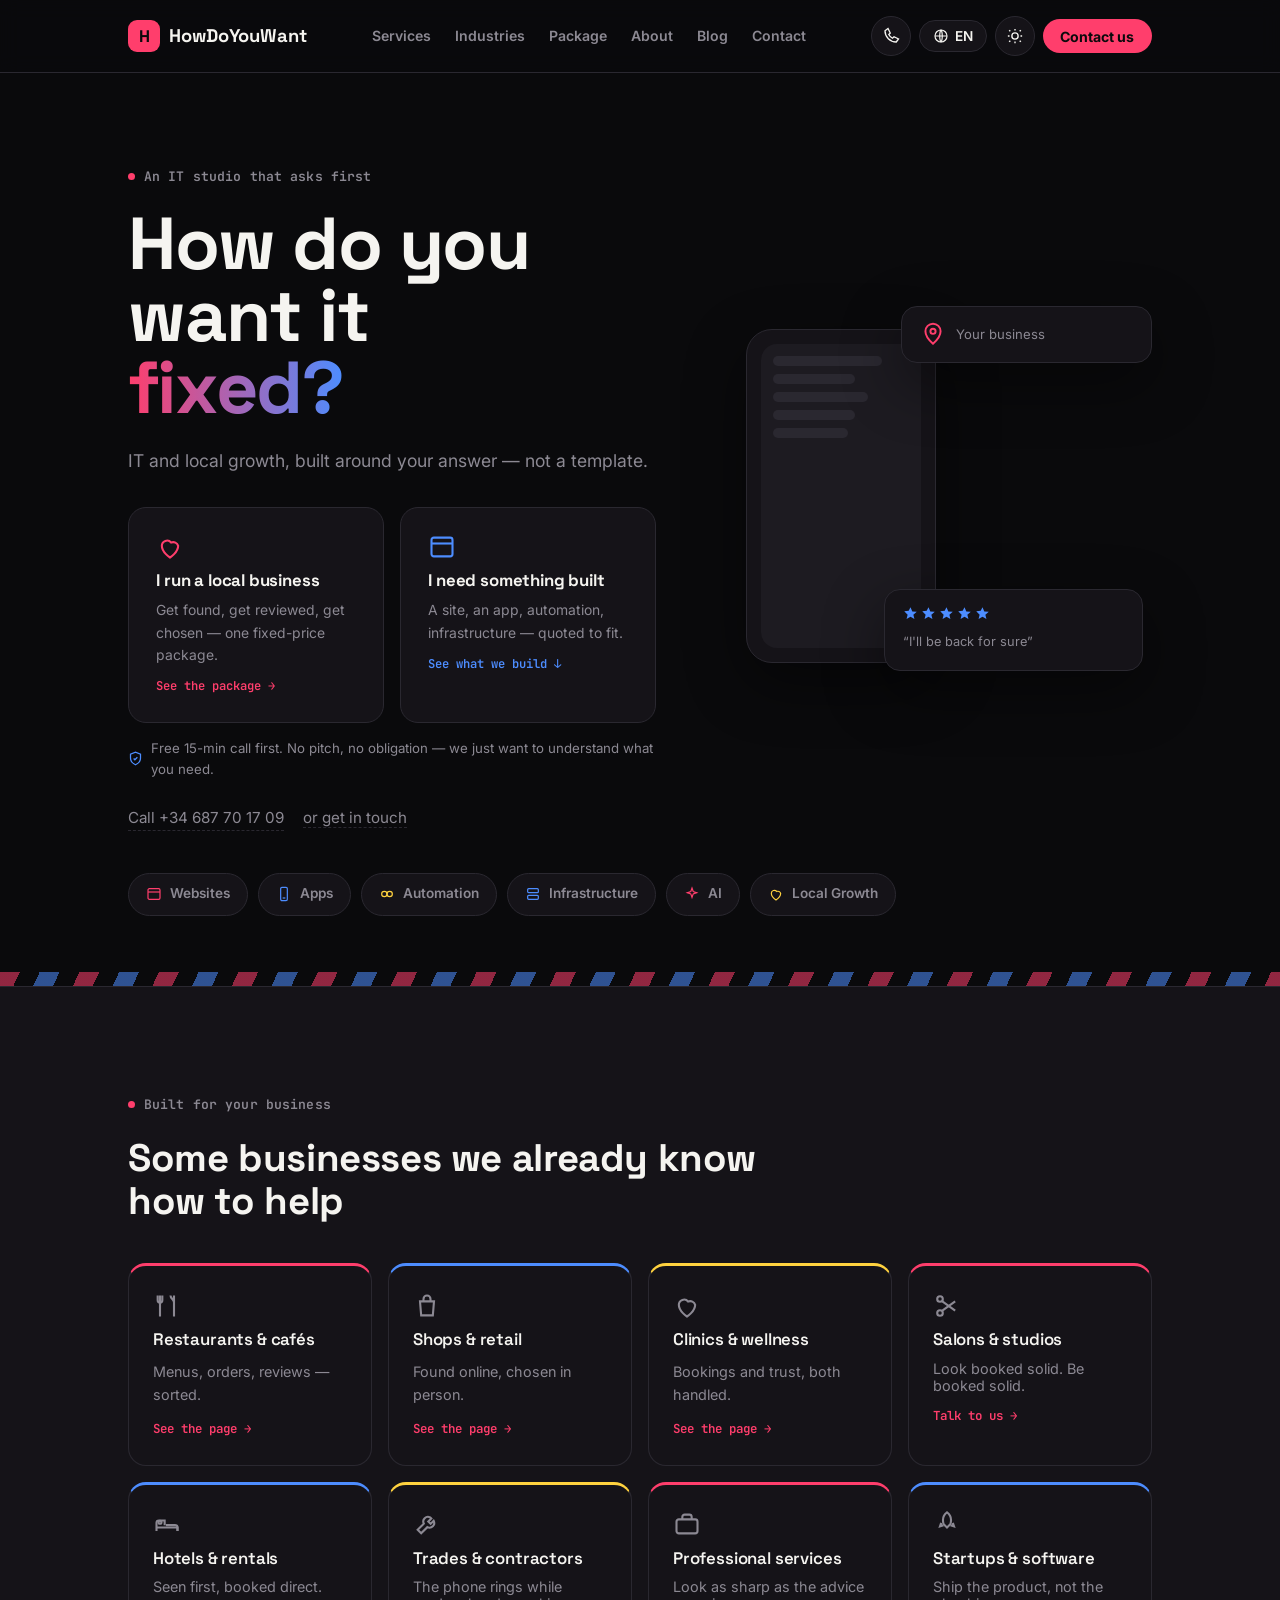
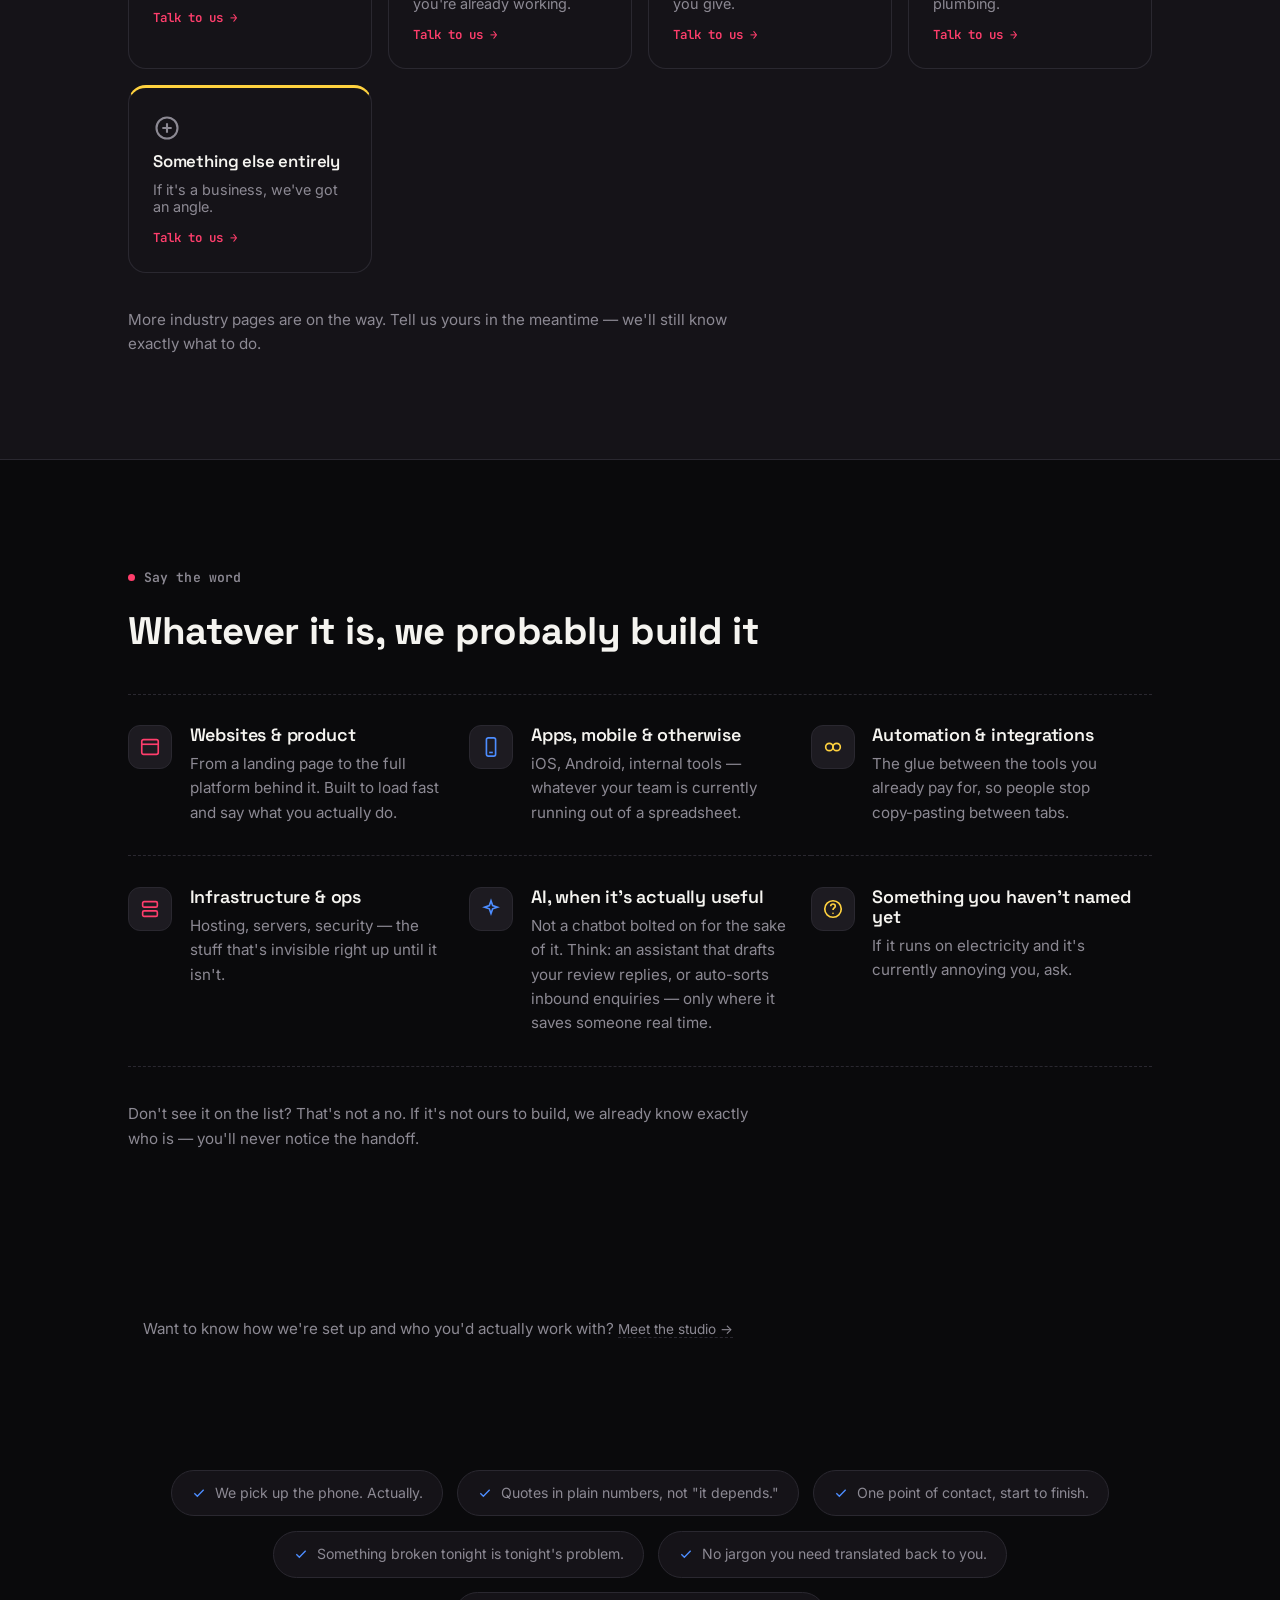
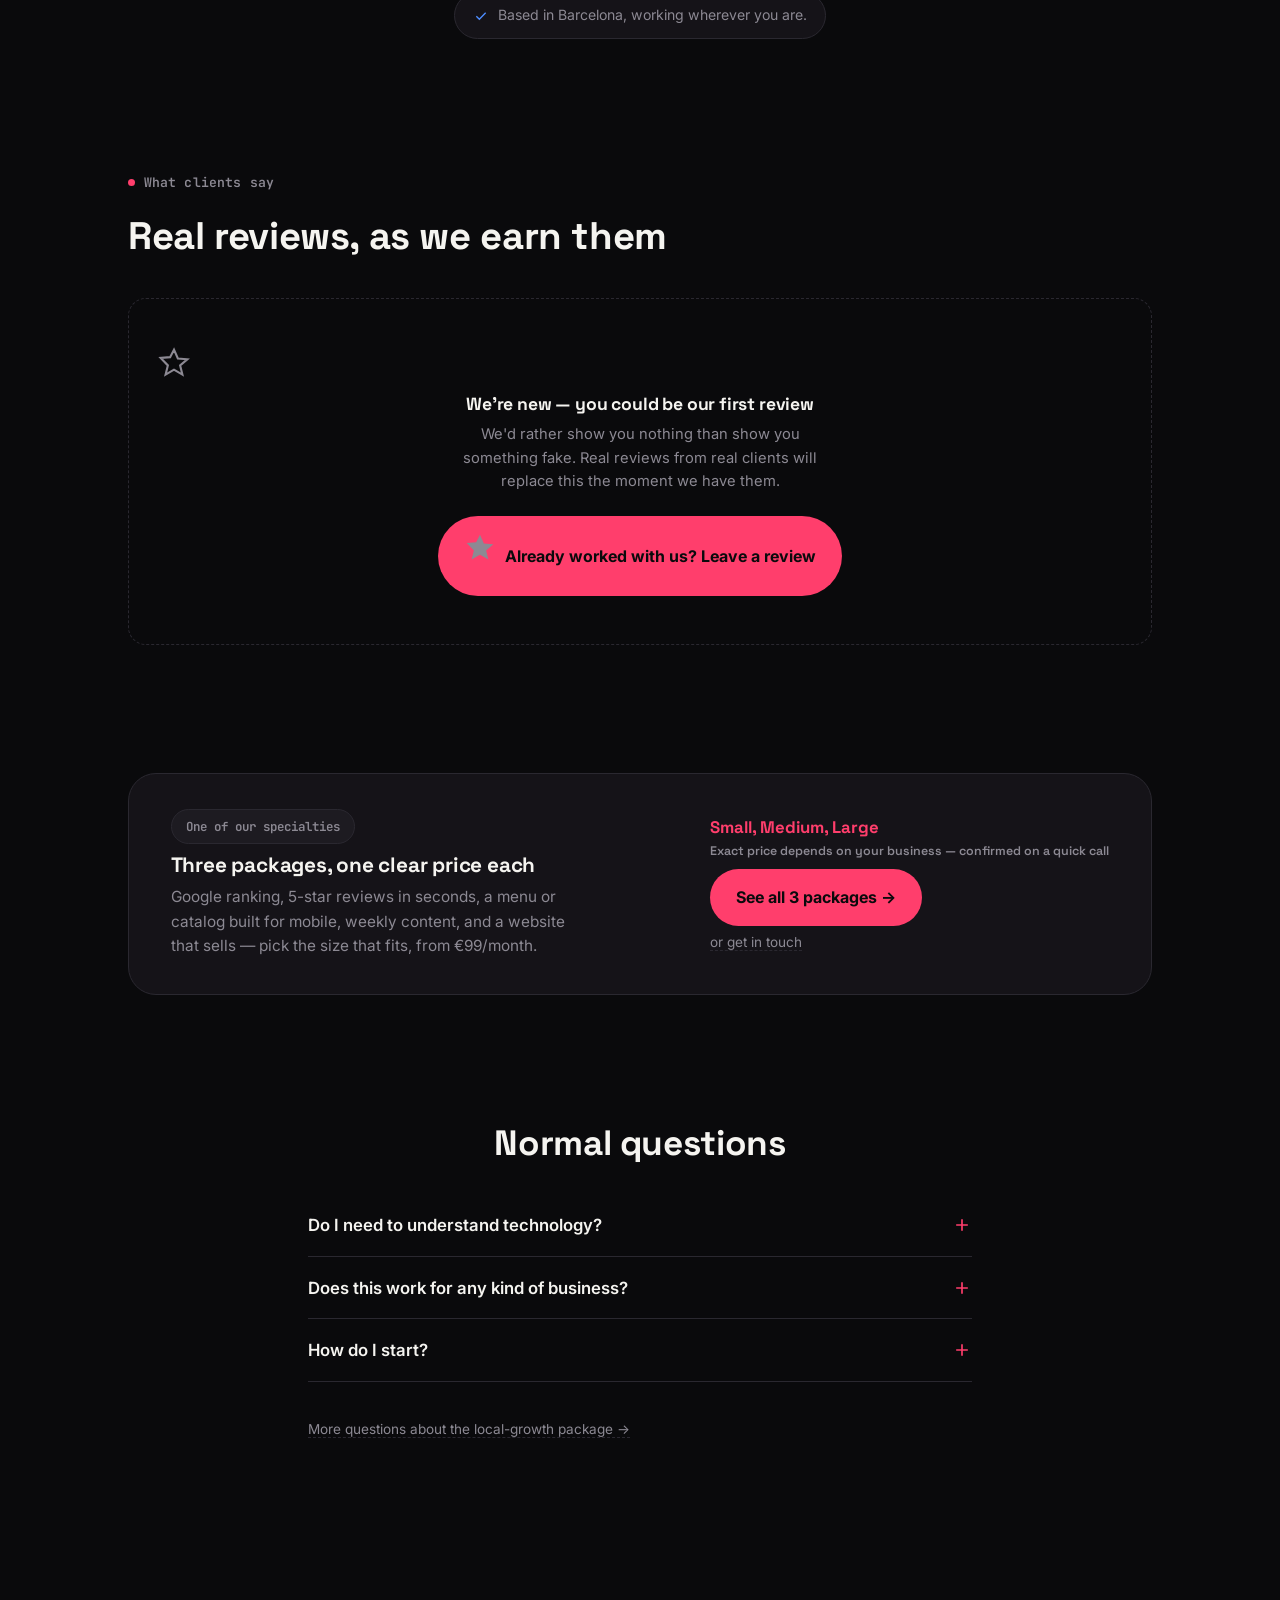
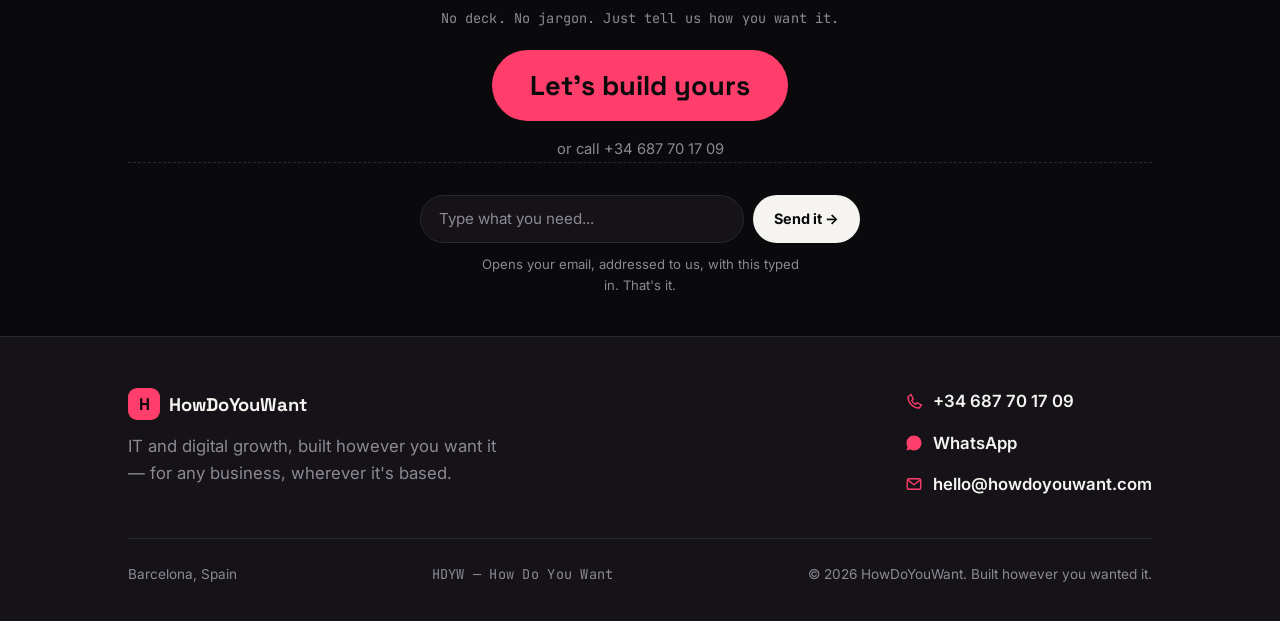
==== index.html @ 83b9c8af "Initial commit" ====
<!doctype html>
<html lang="en" dir="ltr" data-theme="dark" data-lang="en">
<head>
<meta charset="UTF-8">
<meta name="viewport" content="width=device-width, initial-scale=1, viewport-fit=cover">
<title>HowDoYouWant — IT, built however you want it</title>
<meta name="description" content="An IT studio and local-growth partner: websites, apps, automation, and getting found online — shaped around your answer, not a template. Barcelona-based, working wherever you are.">
<meta property="og:title" content="HowDoYouWant">
<meta property="og:description" content="How do you want it? IT and digital growth, built around your answer, not our template.">
<meta property="og:type" content="website">
<meta name="theme-color" content="#0A0A0C">
<link rel="icon" href="data:image/svg+xml,%3Csvg xmlns='http://www.w3.org/2000/svg' viewBox='0 0 64 64'%3E%3Crect width='64' height='64' rx='16' fill='%230A0A0C'/%3E%3Ccircle cx='30' cy='32' r='17' fill='%23FF3E6C'/%3E%3Ctext x='30' y='40' font-family='Arial, sans-serif' font-size='22' font-weight='700' fill='%230A0A0C' text-anchor='middle'%3EH%3C/text%3E%3C/svg%3E">
<link rel="preconnect" href="https://fonts.googleapis.com">
<link rel="preconnect" href="https://fonts.gstatic.com" crossorigin>
<link href="https://fonts.googleapis.com/css2?family=Space+Grotesk:wght@600;700&family=Inter:wght@400;500;600;700&family=JetBrains+Mono:wght@500;600;700&family=Cairo:wght@500;600;700&display=swap" rel="stylesheet">
<link rel="stylesheet" href="assets/style.css">
<link rel="canonical" href="https://howdoyouwant.com/">
<script type="application/ld+json">
{
  "@context": "https://schema.org",
  "@type": "LocalBusiness",
  "name": "HowDoYouWant",
  "url": "https://howdoyouwant.com/",
  "telephone": "+34687701709",
  "email": "hello@howdoyouwant.com",
  "address": {
    "@type": "PostalAddress",
    "addressLocality": "Barcelona",
    "addressCountry": "ES"
  },
  "description": "IT studio and local-growth partner: websites, apps, automation, and getting found online — shaped around your answer, not a template."
}
</script>
</head>
<body data-default-context="general">

<header class="nav">
  <div class="nav-inner">
    <a href="#top" class="brand"><span class="brand-mark">H</span>HowDoYouWant</a>
    <nav class="nav-links">
      <a href="#services" data-i18n="nav_link_services">Services</a>
      <a href="#industries" data-i18n="nav_link_industries">Industries</a>
      <a href="local-growth.html" data-i18n="nav_link_package">Package</a>
      <a href="about.html" data-i18n="nav_link_about">About</a>
      <a href="blog.html" data-i18n="nav_link_blog">Blog</a>
      <button data-contact-trigger data-i18n="nav_link_contact">Contact</button>
    </nav>
    <div class="nav-controls">
      <a class="icon-btn" href="tel:+34687701709" aria-label="Call us">
        <svg viewBox="0 0 24 24" fill="none" stroke="currentColor" stroke-width="1.8"><path d="M4 5c0 8.3 6.7 15 15 15l3-4-6-3-2 2a12 12 0 01-5-5l2-2-3-6-4 3Z"/></svg>
      </a>
      <div class="lang-switch">
        <button class="lang-trigger" id="langTrigger" aria-haspopup="true" aria-expanded="false" aria-label="Change language">
          <svg viewBox="0 0 24 24" fill="none" stroke="currentColor" stroke-width="1.8"><circle cx="12" cy="12" r="9"/><path d="M3 12h18M12 3c2.5 2.7 2.5 15.3 0 18M12 3c-2.5 2.7-2.5 15.3 0 18"/></svg>
          <span id="langCode">EN</span>
        </button>
        <div class="lang-menu" id="langMenu" role="menu">
          <button class="lang-option" role="menuitem" data-lang="en">English <span class="lang-code">EN</span></button>
          <button class="lang-option" role="menuitem" data-lang="es">Español <span class="lang-code">ES</span></button>
          <button class="lang-option" role="menuitem" data-lang="ca">Català <span class="lang-code">CA</span></button>
          <button class="lang-option" role="menuitem" data-lang="sv">Svenska <span class="lang-code">SV</span></button>
          <button class="lang-option" role="menuitem" data-lang="ar">العربية <span class="lang-code">AR</span></button>
        </div>
      </div>
      <button class="icon-btn" id="themeToggle" aria-label="Switch theme">
        <svg id="themeIcon" viewBox="0 0 24 24" fill="none" stroke="currentColor" stroke-width="1.8"><circle cx="12" cy="12" r="4.2"/><path d="M12 2.5v2.2M12 19.3v2.2M4.2 4.2l1.6 1.6M18.2 18.2l1.6 1.6M2.5 12h2.2M19.3 12h2.2M4.2 19.8l1.6-1.6M18.2 5.8l1.6-1.6"/></svg>
      </button>
      <button class="nav-cta" data-i18n="nav_cta" data-contact-trigger>Contact us</button>
    </div>
  </div>
</header>

<main id="top">

  <!-- HERO — glanceable -->
  <section class="hero">
    <div class="wrap hero-grid">
      <div>
        <div class="eyebrow" data-i18n="eyebrow">An IT studio that asks first</div>
        <h1 class="hero-title">
          <span class="line" data-i18n="hero_lead">How do you want it</span>
          <span class="line"><span class="cycle-word" id="cycleWord">built?</span></span>
        </h1>
        <p class="hero-sub" data-i18n="hero_sub">IT and local growth, built around your answer — not a template.</p>

        <div class="fork-grid">
          <a class="fork-card" href="local-growth.html">
            <svg viewBox="0 0 24 24" fill="none" stroke="currentColor" stroke-width="1.8"><path d="M12 21s-7-4.35-7-10a4.5 4.5 0 018-2.8A4.5 4.5 0 0119 11c0 5.65-7 10-7 10Z"/></svg>
            <h3 data-i18n="fork_local_title">I run a local business</h3>
            <p data-i18n="fork_local_body">Get found, get reviewed, get chosen — one fixed-price package.</p>
            <span class="fork-arrow" data-i18n="fork_local_arrow">See the package →</span>
          </a>
          <a class="fork-card" href="#services">
            <svg viewBox="0 0 24 24" fill="none" stroke="currentColor" stroke-width="1.8"><rect x="3" y="4" width="18" height="16" rx="2"/><line x1="3" y1="9" x2="21" y2="9"/></svg>
            <h3 data-i18n="fork_custom_title">I need something built</h3>
            <p data-i18n="fork_custom_body">A site, an app, automation, infrastructure — quoted to fit.</p>
            <span class="fork-arrow" data-i18n="fork_custom_arrow">See what we build ↓</span>
          </a>
        </div>

        <div class="reassure">
          <svg viewBox="0 0 24 24" fill="none" stroke="currentColor" stroke-width="2"><path d="M12 22s8-4 8-11V5l-8-3-8 3v6c0 7 8 11 8 11Z"/><path d="M9 12l2 2 4-4"/></svg>
          <span data-i18n="reassure_line">Free 15-min call first. No pitch, no obligation — we just want to understand what you need.</span>
        </div>

        <div class="hero-actions" style="margin-top:1.6rem;">
          <a class="email-link" href="tel:+34687701709">
            <span data-i18n="cta_call">Call +34 687 70 17 09</span>
          </a>
          <button class="email-link" data-contact-trigger>
            <span data-i18n="cta_whatsapp">or get in touch</span>
          </button>
        </div>
      </div>

      <div class="hero-visual" aria-hidden="true">
        <div class="hv-piece hv-phone">
          <div class="screen">
            <div class="row" style="width:80%"></div>
            <div class="row short"></div>
            <div class="row" style="width:70%"></div>
            <div class="row short"></div>
            <div class="row" style="width:55%"></div>
          </div>
        </div>
        <div class="hv-piece hv-pin">
          <svg viewBox="0 0 24 24" fill="none" stroke="currentColor" stroke-width="1.8"><path d="M12 21s7-6.1 7-11.5A7 7 0 0 0 5 9.5C5 14.9 12 21 12 21Z"/><circle cx="12" cy="9.5" r="2.4"/></svg>
          <span data-i18n="hv_pin_label">Your business</span>
        </div>
        <div class="hv-piece hv-review">
          <div class="stars">
            <svg viewBox="0 0 24 24" fill="currentColor"><path d="M12 2l2.9 6.6 7.1.6-5.4 4.6 1.7 6.9L12 17l-6.3 3.7 1.7-6.9L2 8.2l7.1-.6L12 2Z"/></svg>
            <svg viewBox="0 0 24 24" fill="currentColor"><path d="M12 2l2.9 6.6 7.1.6-5.4 4.6 1.7 6.9L12 17l-6.3 3.7 1.7-6.9L2 8.2l7.1-.6L12 2Z"/></svg>
            <svg viewBox="0 0 24 24" fill="currentColor"><path d="M12 2l2.9 6.6 7.1.6-5.4 4.6 1.7 6.9L12 17l-6.3 3.7 1.7-6.9L2 8.2l7.1-.6L12 2Z"/></svg>
            <svg viewBox="0 0 24 24" fill="currentColor"><path d="M12 2l2.9 6.6 7.1.6-5.4 4.6 1.7 6.9L12 17l-6.3 3.7 1.7-6.9L2 8.2l7.1-.6L12 2Z"/></svg>
            <svg viewBox="0 0 24 24" fill="currentColor"><path d="M12 2l2.9 6.6 7.1.6-5.4 4.6 1.7 6.9L12 17l-6.3 3.7 1.7-6.9L2 8.2l7.1-.6L12 2Z"/></svg>
          </div>
          <span data-i18n="hv_review_label">"I'll be back for sure"</span>
        </div>
      </div>
    </div>

    <!-- Capability strip: glanceable, no reading required -->
    <div class="wrap capability-strip" style="margin-top:2.6rem;">
      <div class="cap-row">
        <a class="cap-chip" href="#services"><svg viewBox="0 0 24 24" fill="none" stroke="currentColor" stroke-width="1.8"><rect x="3" y="4" width="18" height="16" rx="2"/><line x1="3" y1="9" x2="21" y2="9"/></svg><span data-i18n="cap1">Websites</span></a>
        <a class="cap-chip" href="#services"><svg viewBox="0 0 24 24" fill="none" stroke="currentColor" stroke-width="1.8"><rect x="7" y="2" width="10" height="20" rx="2"/><line x1="10" y1="18" x2="14" y2="18"/></svg><span data-i18n="cap2">Apps</span></a>
        <a class="cap-chip" href="#services"><svg viewBox="0 0 24 24" fill="none" stroke="currentColor" stroke-width="1.8"><circle cx="8" cy="12" r="4"/><circle cx="16" cy="12" r="4"/></svg><span data-i18n="cap3">Automation</span></a>
        <a class="cap-chip" href="#services"><svg viewBox="0 0 24 24" fill="none" stroke="currentColor" stroke-width="1.8"><rect x="4" y="4" width="16" height="6" rx="1.5"/><rect x="4" y="14" width="16" height="6" rx="1.5"/></svg><span data-i18n="cap4">Infrastructure</span></a>
        <a class="cap-chip" href="#services"><svg viewBox="0 0 24 24" fill="none" stroke="currentColor" stroke-width="1.8"><path d="M12 3l1.8 5.2L19 10l-5.2 1.8L12 17l-1.8-5.2L5 10l5.2-1.8L12 3Z"/></svg><span data-i18n="cap5">AI</span></a>
        <a class="cap-chip" href="local-growth.html"><svg viewBox="0 0 24 24" fill="none" stroke="currentColor" stroke-width="1.8"><path d="M12 21s-7-4.35-7-10a4.5 4.5 0 018-2.8A4.5 4.5 0 0119 11c0 5.65-7 10-7 10Z"/></svg><span data-i18n="cap6">Local Growth</span></a>
      </div>
    </div>
  </section>

  <div class="stripe-divider"></div>

  <!-- INDUSTRIES -->
  <section id="industries" style="background:var(--surface); border-top:1px solid var(--line); border-bottom:1px solid var(--line);">
    <div class="wrap">
      <div class="section-head">
        <div class="eyebrow" data-i18n="industries_eyebrow">Built for your business</div>
        <h2 data-i18n="industries_title">Some businesses we already know how to help</h2>
      </div>
      <div class="industry-grid">

        <a class="industry-card" href="industry-restaurants.html">
          <svg class="industry-icon" viewBox="0 0 24 24" fill="none" stroke="currentColor" stroke-width="1.8"><path d="M6 3v6M4 3v4a2 2 0 004 0V3M6 9v12"/><path d="M18 3v18M15 3c0 3 3 3 3 6"/></svg>
          <h3 data-i18n="ind1_name">Restaurants &amp; cafés</h3>
          <p data-i18n="ind1_hook">Menus, orders, reviews — sorted.</p>
          <span class="industry-cta" data-i18n="industries_cta_label">See the page →</span>
        </a>

        <a class="industry-card" href="industry-retail.html">
          <svg class="industry-icon" viewBox="0 0 24 24" fill="none" stroke="currentColor" stroke-width="1.8"><path d="M6 8h12l-1 12H7L6 8Z"/><path d="M9 8V6a3 3 0 016 0v2"/></svg>
          <h3 data-i18n="ind2_name">Shops &amp; retail</h3>
          <p data-i18n="ind2_hook">Found online, chosen in person.</p>
          <span class="industry-cta" data-i18n="industries_cta_label">See the page →</span>
        </a>

        <a class="industry-card" href="industry-clinics.html">
          <svg class="industry-icon" viewBox="0 0 24 24" fill="none" stroke="currentColor" stroke-width="1.8"><path d="M12 21s-7-4.35-7-10a4.5 4.5 0 018-2.8A4.5 4.5 0 0119 11c0 5.65-7 10-7 10Z"/></svg>
          <h3 data-i18n="ind3_name">Clinics &amp; wellness</h3>
          <p data-i18n="ind3_hook">Bookings and trust, both handled.</p>
          <span class="industry-cta" data-i18n="industries_cta_label">See the page →</span>
        </a>

        <button class="industry-card" data-contact-trigger data-contact-context="salons">
          <svg class="industry-icon" viewBox="0 0 24 24" fill="none" stroke="currentColor" stroke-width="1.8"><circle cx="6" cy="6" r="2.4"/><circle cx="6" cy="18" r="2.4"/><path d="M8 8l11 8M8 16l11-8"/></svg>
          <h3 data-i18n="ind4_name">Salons &amp; studios</h3>
          <p data-i18n="ind4_hook">Look booked solid. Be booked solid.</p>
          <span class="industry-cta" data-i18n="industries_cta_label_generic">Talk to us →</span>
        </button>

        <button class="industry-card" data-contact-trigger data-contact-context="hotels">
          <svg class="industry-icon" viewBox="0 0 24 24" fill="none" stroke="currentColor" stroke-width="1.8"><path d="M3 18v-7a2 2 0 012-2h5v4"/><path d="M3 15h18v3"/><path d="M11 13h8a2 2 0 012 2v3"/><circle cx="6" cy="10.5" r="1.3"/></svg>
          <h3 data-i18n="ind5_name">Hotels &amp; rentals</h3>
          <p data-i18n="ind5_hook">Seen first, booked direct.</p>
          <span class="industry-cta" data-i18n="industries_cta_label_generic">Talk to us →</span>
        </button>

        <button class="industry-card" data-contact-trigger data-contact-context="trades">
          <svg class="industry-icon" viewBox="0 0 24 24" fill="none" stroke="currentColor" stroke-width="1.8"><path d="M14.7 6.3a4 4 0 00-5.4 5.4L4 17l3 3 5.3-5.3a4 4 0 005.4-5.4l-2.6 2.6-2-2 2.6-2.6Z"/></svg>
          <h3 data-i18n="ind6_name">Trades &amp; contractors</h3>
          <p data-i18n="ind6_hook">The phone rings while you're already working.</p>
          <span class="industry-cta" data-i18n="industries_cta_label_generic">Talk to us →</span>
        </button>

        <button class="industry-card" data-contact-trigger data-contact-context="professional">
          <svg class="industry-icon" viewBox="0 0 24 24" fill="none" stroke="currentColor" stroke-width="1.8"><rect x="3" y="8" width="18" height="12" rx="2"/><path d="M8 8V6a2 2 0 012-2h4a2 2 0 012 2v2"/></svg>
          <h3 data-i18n="ind7_name">Professional services</h3>
          <p data-i18n="ind7_hook">Look as sharp as the advice you give.</p>
          <span class="industry-cta" data-i18n="industries_cta_label_generic">Talk to us →</span>
        </button>

        <button class="industry-card" data-contact-trigger data-contact-context="startups">
          <svg class="industry-icon" viewBox="0 0 24 24" fill="none" stroke="currentColor" stroke-width="1.8"><path d="M12 2c3 2 4 6 3 10l-3 3-3-3c-1-4 0-8 3-10Z"/><path d="M9 13l-3 1 1-3M15 13l3 1-1-3"/></svg>
          <h3 data-i18n="ind8_name">Startups &amp; software</h3>
          <p data-i18n="ind8_hook">Ship the product, not the plumbing.</p>
          <span class="industry-cta" data-i18n="industries_cta_label_generic">Talk to us →</span>
        </button>

        <button class="industry-card" data-contact-trigger data-contact-context="other">
          <svg class="industry-icon" viewBox="0 0 24 24" fill="none" stroke="currentColor" stroke-width="1.8"><circle cx="12" cy="12" r="9"/><path d="M12 8v8M8 12h8"/></svg>
          <h3 data-i18n="ind9_name">Something else entirely</h3>
          <p data-i18n="ind9_hook">If it's a business, we've got an angle.</p>
          <span class="industry-cta" data-i18n="industries_cta_label_generic">Talk to us →</span>
        </button>

      </div>
      <p class="section-note" data-i18n="industries_note">More industry pages are on the way. Tell us yours in the meantime — we'll still know exactly what to do.</p>
    </div>
  </section>

  <!-- SERVICES — depth for people who scroll -->
  <section id="services">
    <div class="wrap">
      <div class="section-head">
        <div class="eyebrow" data-i18n="services_eyebrow">Say the word</div>
        <h2 data-i18n="services_title">Whatever it is, we probably build it</h2>
      </div>
      <div class="service-grid">

        <div class="service-item">
          <div class="service-icon"><svg viewBox="0 0 24 24" fill="none" stroke="currentColor" stroke-width="1.8"><rect x="3" y="4" width="18" height="16" rx="2"/><line x1="3" y1="9" x2="21" y2="9"/></svg></div>
          <div class="service-text"><h3 data-i18n="svc1_title">Websites &amp; product</h3><p data-i18n="svc1_body">From a landing page to the full platform behind it. Built to load fast and say what you actually do.</p></div>
        </div>

        <div class="service-item">
          <div class="service-icon"><svg viewBox="0 0 24 24" fill="none" stroke="currentColor" stroke-width="1.8"><rect x="7" y="2" width="10" height="20" rx="2"/><line x1="10" y1="18" x2="14" y2="18"/></svg></div>
          <div class="service-text"><h3 data-i18n="svc2_title">Apps, mobile &amp; otherwise</h3><p data-i18n="svc2_body">iOS, Android, internal tools — whatever your team is currently running out of a spreadsheet.</p></div>
        </div>

        <div class="service-item">
          <div class="service-icon"><svg viewBox="0 0 24 24" fill="none" stroke="currentColor" stroke-width="1.8"><circle cx="8" cy="12" r="4"/><circle cx="16" cy="12" r="4"/></svg></div>
          <div class="service-text"><h3 data-i18n="svc3_title">Automation &amp; integrations</h3><p data-i18n="svc3_body">The glue between the tools you already pay for, so people stop copy-pasting between tabs.</p></div>
        </div>

        <div class="service-item">
          <div class="service-icon"><svg viewBox="0 0 24 24" fill="none" stroke="currentColor" stroke-width="1.8"><rect x="4" y="4" width="16" height="6" rx="1.5"/><rect x="4" y="14" width="16" height="6" rx="1.5"/></svg></div>
          <div class="service-text"><h3 data-i18n="svc4_title">Infrastructure &amp; ops</h3><p data-i18n="svc4_body">Hosting, servers, security — the stuff that's invisible right up until it isn't.</p></div>
        </div>

        <div class="service-item">
          <div class="service-icon"><svg viewBox="0 0 24 24" fill="none" stroke="currentColor" stroke-width="1.8"><path d="M12 3l1.8 5.2L19 10l-5.2 1.8L12 17l-1.8-5.2L5 10l5.2-1.8L12 3Z"/></svg></div>
          <div class="service-text"><h3 data-i18n="svc5_title">AI, when it's actually useful</h3><p data-i18n="svc5_body">Not a chatbot bolted on for the sake of it. Think: an assistant that drafts your review replies, or auto-sorts inbound enquiries — only where it saves someone real time.</p></div>
        </div>

        <div class="service-item">
          <div class="service-icon"><svg viewBox="0 0 24 24" fill="none" stroke="currentColor" stroke-width="1.8"><circle cx="12" cy="12" r="9"/><path d="M9.5 9a2.5 2.5 0 015 0c0 1.7-2.5 2-2.5 4"/><circle cx="12" cy="16.7" r=".9" fill="currentColor" stroke="none"/></svg></div>
          <div class="service-text"><h3 data-i18n="svc6_title">Something you haven't named yet</h3><p data-i18n="svc6_body">If it runs on electricity and it's currently annoying you, ask.</p></div>
        </div>

      </div>
      <p class="section-note" data-i18n="services_note">Don't see it on the list? That's not a no. If it's not ours to build, we already know exactly who is — you'll never notice the handoff.</p>
    </div>
  </section>

  <!-- STAFFING -->
  <section class="section-tight">
    <div class="wrap" style="text-align:center;">
      <p class="section-note" style="margin-top:0;">
        <span data-i18n="staffing_teaser">Want to know how we're set up and who you'd actually work with?</span>
        <a class="teaser-link" href="about.html" data-i18n="staffing_teaser_link">Meet the studio →</a>
      </p>
    </div>
  </section>

  <!-- TRUST -->
  <section class="trust section-tight">
    <div class="wrap">
      <div class="badge"><svg viewBox="0 0 24 24" fill="none" stroke="currentColor" stroke-width="2"><path d="M5 12.5l4.5 4.5L19 7"/></svg><span data-i18n="trust_badge1">We pick up the phone. Actually.</span></div>
      <div class="badge"><svg viewBox="0 0 24 24" fill="none" stroke="currentColor" stroke-width="2"><path d="M5 12.5l4.5 4.5L19 7"/></svg><span data-i18n="trust_badge2">Quotes in plain numbers, not "it depends."</span></div>
      <div class="badge"><svg viewBox="0 0 24 24" fill="none" stroke="currentColor" stroke-width="2"><path d="M5 12.5l4.5 4.5L19 7"/></svg><span data-i18n="trust_badge3">One point of contact, start to finish.</span></div>
      <div class="badge"><svg viewBox="0 0 24 24" fill="none" stroke="currentColor" stroke-width="2"><path d="M5 12.5l4.5 4.5L19 7"/></svg><span data-i18n="trust_badge4">Something broken tonight is tonight's problem.</span></div>
      <div class="badge"><svg viewBox="0 0 24 24" fill="none" stroke="currentColor" stroke-width="2"><path d="M5 12.5l4.5 4.5L19 7"/></svg><span data-i18n="trust_badge5">No jargon you need translated back to you.</span></div>
      <div class="badge"><svg viewBox="0 0 24 24" fill="none" stroke="currentColor" stroke-width="2"><path d="M5 12.5l4.5 4.5L19 7"/></svg><span data-i18n="trust_badge6">Based in Barcelona, working wherever you are.</span></div>
    </div>
  </section>

  <!-- TESTIMONIALS -->
  <section class="section-tight">
    <div class="wrap">
      <div class="section-head">
        <div class="eyebrow" data-i18n="testimonials_eyebrow">What clients say</div>
        <h2 data-i18n="testimonials_title">Real reviews, as we earn them</h2>
      </div>
      <div class="testimonial-grid">
        <div class="testimonial-empty">
          <svg viewBox="0 0 24 24" fill="none" stroke="currentColor" stroke-width="1.6"><path d="M12 2l2.9 6.6 7.1.6-5.4 4.6 1.7 6.9L12 17l-6.3 3.7 1.7-6.9L2 8.2l7.1-.6L12 2Z"/></svg>
          <h3 data-i18n="testimonials_empty_title">We're new — you could be our first review</h3>
          <p data-i18n="testimonials_empty_body">We'd rather show you nothing than show you something fake. Real reviews from real clients will replace this the moment we have them.</p>
          <button class="btn-primary" data-contact-trigger data-contact-context="review">
            <svg viewBox="0 0 24 24" fill="currentColor"><path d="M12 2l2.9 6.6 7.1.6-5.4 4.6 1.7 6.9L12 17l-6.3 3.7 1.7-6.9L2 8.2l7.1-.6L12 2Z"/></svg>
            <span data-i18n="testimonials_leave_review">Already worked with us? Leave a review</span>
          </button>
        </div>
      </div>
    </div>
  </section>

  <!-- LOCAL GROWTH TEASER -->
  <section class="section-tight">
    <div class="wrap">
      <div class="teaser-card">
        <div class="teaser-text">
          <span class="chip" data-i18n="package_kicker" style="margin-bottom:.6rem;">One of our specialties</span>
          <h3 data-i18n="teaser_title_v2">Three packages, one clear price each</h3>
          <p data-i18n="teaser_body_v2">Google ranking, 5-star reviews in seconds, a menu or catalog built for mobile, weekly content, and a website that sells — pick the size that fits, from €99/month.</p>
        </div>
        <div class="teaser-actions">
          <span class="teaser-price" style="display:block; font-size:1.05rem; line-height:1.3;">
            <span data-i18n="teaser_price_v2">Small, Medium, Large</span><br>
            <span data-i18n="price_display_sub" style="color:var(--text-muted); font-weight:600; font-size:.78rem;">Exact price depends on your business — confirmed on a quick call</span>
          </span>
          <a class="btn-primary" href="local-growth.html" data-i18n="teaser_cta_v2">See all 3 packages →</a>
          <button class="teaser-link" data-contact-trigger data-contact-context="package" data-i18n="cta_whatsapp">or get in touch</button>
        </div>
      </div>
    </div>
  </section>

  <!-- FAQ (trimmed — full package FAQ lives on local-growth.html) -->
  <section id="faq" class="section-tight">
    <div class="wrap faq">
      <h2 data-i18n="faq_title">Normal questions</h2>

      <div class="faq-item" data-open="false">
        <button class="faq-q"><span data-i18n="faq_q1">Do I need to understand technology?</span>
          <svg viewBox="0 0 24 24" fill="none" stroke="currentColor" stroke-width="2"><path d="M12 5v14M5 12h14"/></svg>
        </button>
        <div class="faq-a"><p data-i18n="faq_a1">No, not at all. You tell us about your business and we handle everything technical.</p></div>
      </div>
      <div class="faq-item" data-open="false">
        <button class="faq-q"><span data-i18n="faq_q2">Does this work for any kind of business?</span>
          <svg viewBox="0 0 24 24" fill="none" stroke="currentColor" stroke-width="2"><path d="M12 5v14M5 12h14"/></svg>
        </button>
        <div class="faq-a"><p data-i18n="faq_a2">Yes. Restaurants, shops, clinics, salons, gyms... every business is different, and we adapt what we do to what you actually need.</p></div>
      </div>
      <div class="faq-item" data-open="false">
        <button class="faq-q"><span data-i18n="faq_q4">How do I start?</span>
          <svg viewBox="0 0 24 24" fill="none" stroke="currentColor" stroke-width="2"><path d="M12 5v14M5 12h14"/></svg>
        </button>
        <div class="faq-a"><p data-i18n="faq_a4">Message us on WhatsApp or email and we'll talk, no commitment.</p></div>
      </div>
      <p class="section-note"><a class="teaser-link" href="local-growth.html#faq" data-i18n="faq_more_link">More questions about the local-growth package →</a></p>
    </div>
  </section>

  <!-- FINAL CTA -->
  <section class="final-cta">
    <div class="wrap">
      <p class="final-cta-tag" data-i18n="final_cta_tag">No deck. No jargon. Just tell us how you want it.</p>
      <button class="btn-final" data-contact-trigger data-i18n="final_cta">Let's build yours</button>
      <a class="final-cta-secondary" href="tel:+34687701709" data-i18n="final_cta_secondary">or call +34 687 70 17 09</a>

      <form class="mailto-widget" id="mailtoForm" style="margin-inline:auto; margin-top:2rem;">
        <input class="mailto-input" id="mailtoInput" type="text" data-i18n-placeholder="mailto_placeholder" placeholder="Type what you need...">
        <button class="mailto-send" type="submit" data-i18n="mailto_button">Send it →</button>
      </form>
      <p class="mailto-hint" style="margin-inline:auto; text-align:center;" data-i18n="mailto_hint">Opens your email, addressed to us, with this typed in. That's it.</p>
    </div>
  </section>

</main>

<footer>
  <div class="wrap">
    <div class="footer-grid">
      <div>
        <a href="#top" class="brand"><span class="brand-mark">H</span>HowDoYouWant</a>
        <p class="footer-tagline" data-i18n="footer_tagline">IT and digital growth, built however you want it — for any business, wherever it's based.</p>
      </div>
      <div class="footer-contact">
        <a href="tel:+34687701709">
          <svg viewBox="0 0 24 24" fill="none" stroke="currentColor" stroke-width="1.8"><path d="M4 5c0 8.3 6.7 15 15 15l3-4-6-3-2 2a12 12 0 01-5-5l2-2-3-6-4 3Z"/></svg>
          +34 687 70 17 09
        </a>
        <a href="https://wa.me/34687701709" target="_blank" rel="noopener" data-contact-prefill>
          <svg viewBox="0 0 24 24" fill="currentColor"><path d="M12 2C6.48 2 2 6.48 2 12c0 1.85.5 3.58 1.36 5.07L2 22l5.06-1.32A9.94 9.94 0 0 0 12 22c5.52 0 10-4.48 10-10S17.52 2 12 2Z"/></svg>
          WhatsApp
        </a>
        <a href="mailto:hello@howdoyouwant.com" data-contact-prefill>
          <svg viewBox="0 0 24 24" fill="none" stroke="currentColor" stroke-width="1.8"><rect x="3" y="5" width="18" height="14" rx="2.5"/><path d="M3.5 6.5L12 13l8.5-6.5"/></svg>
          hello@howdoyouwant.com
        </a>
      </div>
    </div>
    <div class="footer-bottom">
      <span data-i18n="footer_location">Barcelona, Spain</span>
      <span class="footer-signoff">HDYW — How Do You Want</span>
      <span data-i18n="footer_rights">© 2026 HowDoYouWant. Built however you wanted it.</span>
    </div>
  </div>
</footer>

<button class="wa-float" id="waFloat" data-contact-trigger data-i18n-aria-label="aria_contact" aria-label="Contact us">
  <svg viewBox="0 0 24 24" fill="none" stroke="currentColor" stroke-width="1.8"><path d="M4 12c0-4.4 3.6-8 8-8s8 3.6 8 8-3.6 8-8 8c-1.1 0-2.1-.2-3-.6L4 21l1.6-4.8C4.6 15 4 13.6 4 12Z"/><circle cx="8.5" cy="12" r=".9" fill="currentColor" stroke="none"/><circle cx="12" cy="12" r=".9" fill="currentColor" stroke="none"/><circle cx="15.5" cy="12" r=".9" fill="currentColor" stroke="none"/></svg>
</button>

<div class="contact-backdrop" id="contactBackdrop">
  <div class="contact-modal" role="dialog" aria-modal="true">
    <button class="contact-modal-close" id="contactClose" aria-label="Close">&times;</button>
    <h3 data-i18n="contact_modal_title">How do you want to reach us?</h3>
    <div class="contact-options">
      <a class="contact-option" id="contactWhatsapp" target="_blank" rel="noopener">
        <svg viewBox="0 0 24 24" fill="currentColor"><path d="M12 2C6.48 2 2 6.48 2 12c0 1.85.5 3.58 1.36 5.07L2 22l5.06-1.32A9.94 9.94 0 0 0 12 22c5.52 0 10-4.48 10-10S17.52 2 12 2Zm0 18c-1.6 0-3.1-.43-4.4-1.19l-.31-.18-3 .78.8-2.93-.2-.3A7.94 7.94 0 0 1 4 12c0-4.41 3.59-8 8-8s8 3.59 8 8-3.59 8-8 8Z"/></svg>
        <span data-i18n="contact_opt_whatsapp">WhatsApp</span>
      </a>
      <a class="contact-option" id="contactCall" href="tel:+34687701709">
        <svg viewBox="0 0 24 24" fill="none" stroke="currentColor" stroke-width="1.8"><path d="M4 5c0 8.3 6.7 15 15 15l3-4-6-3-2 2a12 12 0 01-5-5l2-2-3-6-4 3Z"/></svg>
        <span data-i18n="contact_opt_call">Call</span>
      </a>
      <a class="contact-option" id="contactEmail">
        <svg viewBox="0 0 24 24" fill="none" stroke="currentColor" stroke-width="1.8"><rect x="3" y="5" width="18" height="14" rx="2.5"/><path d="M3.5 6.5L12 13l8.5-6.5"/></svg>
        <span data-i18n="contact_opt_email">Email</span>
      </a>
    </div>
  </div>
</div>

<script>
window.HDYW_I18N = {
  en: {
    nav_link_services:"Services", nav_link_industries:"Industries", nav_link_package:"Package", nav_link_contact:"Contact",
    nav_link_about:"About", nav_link_blog:"Blog",
    nav_cta:"Contact us", aria_lang:"Change language", aria_theme:"Switch theme",
    staffing_teaser:"Want to know how we're set up and who you'd actually work with?", staffing_teaser_link:"Meet the studio →",
    reassure_line:"Free 15-min call first. No pitch, no obligation — we just want to understand what you need.",
    teaser_title_v2:"Three packages, one clear price each", teaser_body_v2:"Google ranking, 5-star reviews in seconds, a menu or catalog built for mobile, weekly content, and a website that sells — pick the size that fits, from €99/month.", teaser_price_v2:"Small, Medium, Large", teaser_cta_v2:"See all 3 packages →",
    testimonials_eyebrow:"What clients say", testimonials_title:"Real reviews, as we earn them", testimonials_empty_title:"We're new — you could be our first review", testimonials_empty_body:"We'd rather show you nothing than show you something fake. Real reviews from real clients will replace this the moment we have them.", testimonials_leave_review:"Already worked with us? Leave a review",
    contact_modal_title:"How do you want to reach us?", contact_opt_whatsapp:"WhatsApp", contact_opt_call:"Call", contact_opt_email:"Email", contact_email_subject:"How do you want it?", aria_contact:"Contact us",
    eyebrow:"An IT studio that asks first",
    hero_lead:"How do you want it",
    hero_sub:"IT and local growth, built around your answer — not a template.",
    cta_call:"Call +34 687 70 17 09", cta_whatsapp:"or get in touch",
    mailto_placeholder:"Type what you need...", mailto_button:"Send it →",
    mailto_hint:"Opens your email, addressed to us, with this typed in. That's it.",
    hv_pin_label:"Your business", hv_review_label:"\u201cI'll be back for sure\u201d",
    fork_local_title:"I run a local business", fork_local_body:"Get found, get reviewed, get chosen — one fixed-price package.", fork_local_arrow:"See the package →",
    fork_custom_title:"I need something built", fork_custom_body:"A site, an app, automation, infrastructure — quoted to fit.", fork_custom_arrow:"See what we build ↓",
    cap1:"Websites", cap2:"Apps", cap3:"Automation", cap4:"Infrastructure", cap5:"AI", cap6:"Local Growth",
    industries_eyebrow:"Built for your business", industries_title:"Some businesses we already know how to help",
    ind1_name:"Restaurants & cafés", ind1_hook:"Menus, orders, reviews — sorted.",
    ind2_name:"Shops & retail", ind2_hook:"Found online, chosen in person.",
    ind3_name:"Clinics & wellness", ind3_hook:"Bookings and trust, both handled.",
    ind4_name:"Salons & studios", ind4_hook:"Look booked solid. Be booked solid.",
    ind5_name:"Hotels & rentals", ind5_hook:"Seen first, booked direct.",
    ind6_name:"Trades & contractors", ind6_hook:"The phone rings while you're already working.",
    ind7_name:"Professional services", ind7_hook:"Look as sharp as the advice you give.",
    ind8_name:"Startups & software", ind8_hook:"Ship the product, not the plumbing.",
    ind9_name:"Something else entirely", ind9_hook:"If it's a business, we've got an angle.",
    industries_cta_label:"See the page →", industries_cta_label_generic:"Talk to us →",
    industries_note:"More industry pages are on the way. Tell us yours in the meantime — we'll still know exactly what to do.",
    services_eyebrow:"Say the word", services_title:"Whatever it is, we probably build it",
    svc1_title:"Websites & product", svc1_body:"From a landing page to the full platform behind it. Built to load fast and say what you actually do.",
    svc2_title:"Apps, mobile & otherwise", svc2_body:"iOS, Android, internal tools — whatever your team is currently running out of a spreadsheet.",
    svc3_title:"Automation & integrations", svc3_body:"The glue between the tools you already pay for, so people stop copy-pasting between tabs.",
    svc4_title:"Infrastructure & ops", svc4_body:"Hosting, servers, security — the stuff that's invisible right up until it isn't.",
    svc5_title:"AI, when it's actually useful", svc5_body:"Not a chatbot bolted on for the sake of it. Think: an assistant that drafts your review replies, or auto-sorts inbound enquiries — only where it saves someone real time.",
    svc6_title:"Something you haven't named yet", svc6_body:"If it runs on electricity and it's currently annoying you, ask.",
    services_note:"Don't see it on the list? That's not a no. If it's not ours to build, we already know exactly who is — you'll never notice the handoff.",
    staffing_eyebrow:"How we staff it", staffing_title:"Pick how you're staffed",
    staff1_title:"Just us", staff1_body:"You talk directly to the people doing the work — no account managers, no handoffs, nothing lost in translation between you and the build.",
    staff2_title:"Bring in specialists", staff2_body:"We stay on as the throughline and pull in the right person for anything outside our lane — briefed, accountable to us, invisible to you.",
    staff3_title:"Whatever it takes", staff3_body:"Tight deadline, an unusual stack, a system nobody left documentation for. We assemble whoever gets it done and stay the one number you call.",
    trust_badge1:"We pick up the phone. Actually.", trust_badge2:"Quotes in plain numbers, not \"it depends.\"",
    trust_badge3:"One point of contact, start to finish.", trust_badge4:"Something broken tonight is tonight's problem.",
    trust_badge5:"No jargon you need translated back to you.", trust_badge6:"Based in Barcelona, working wherever you are.",
    package_kicker:"One of our specialties", package_title:"All of this, in one package", package_price_suffix:"/month",
    price_display_title:"Starting from 99 €", price_display_sub:"Exact price depends on your business — confirmed on a quick call",
    teaser_body:"Google ranking, 5-star reviews in seconds, a menu or catalog built for mobile, weekly content, and a website that sells — bundled together, starting from 99 €.",
    teaser_cta:"See the full package →",
    faq_title:"Normal questions",
    faq_q1:"Do I need to understand technology?", faq_a1:"No, not at all. You tell us about your business and we handle everything technical.",
    faq_q2:"Does this work for any kind of business?", faq_a2:"Yes. Restaurants, shops, clinics, salons, gyms... every business is different, and we adapt what we do to what you actually need.",
    faq_q4:"How do I start?", faq_a4:"Message us on WhatsApp or email and we'll talk, no commitment.",
    faq_more_link:"More questions about the local-growth package →",
    final_cta_tag:"No deck. No jargon. Just tell us how you want it.", final_cta:"Let's build yours", final_cta_secondary:"or call +34 687 70 17 09",
    footer_tagline:"IT and digital growth, built however you want it — for any business, wherever it's based.",
    footer_location:"Barcelona, Spain", footer_rights:"© 2026 HowDoYouWant. Built however you wanted it."
  },
  es: {
    nav_link_services:"Servicios", nav_link_industries:"Sectores", nav_link_package:"Paquete", nav_link_contact:"Contacto",
    nav_link_about:"Nosotros", nav_link_blog:"Blog",
    nav_cta:"Hablemos", aria_lang:"Cambiar idioma", aria_theme:"Cambiar tema",
    staffing_teaser:"¿Quieres saber cómo nos organizamos y con quién trabajarías de verdad?", staffing_teaser_link:"Conoce el estudio →",
    reassure_line:"Antes, una llamada gratis de 15 min. Sin discurso de ventas, sin compromiso: solo queremos entender qué necesitas.",
    teaser_title_v2:"Tres paquetes, un precio claro cada uno", teaser_body_v2:"Posicionamiento en Google, reseñas de 5 estrellas en segundos, un menú o catálogo pensado para el móvil, contenido semanal y una web que vende: elige el tamaño que encaje, desde 99 €/mes.", teaser_price_v2:"Small, Medium, Large", teaser_cta_v2:"Ver los 3 paquetes →",
    testimonials_eyebrow:"Lo que dicen los clientes", testimonials_title:"Reseñas reales, a medida que las ganamos", testimonials_empty_title:"Somos nuevos: podrías ser nuestra primera reseña", testimonials_empty_body:"Preferimos no mostrarte nada antes que mostrarte algo falso. Las reseñas reales de clientes reales sustituirán esto en cuanto las tengamos.", testimonials_leave_review:"¿Ya has trabajado con nosotros? Déjanos una reseña",
    contact_modal_title:"¿Cómo quieres contactarnos?", contact_opt_whatsapp:"WhatsApp", contact_opt_call:"Llamar", contact_opt_email:"Correo", contact_email_subject:"¿Cómo lo quieres?", aria_contact:"Contáctanos",
    eyebrow:"Un estudio de IT que pregunta primero",
    hero_lead:"¿Cómo lo quieres",
    hero_sub:"IT y crecimiento local, a tu manera, no con nuestra plantilla.",
    cta_call:"Llama al +34 687 70 17 09", cta_whatsapp:"o contáctanos",
    mailto_placeholder:"Escribe lo que necesitas...", mailto_button:"Enviar →",
    mailto_hint:"Abre tu correo, dirigido a nosotros, con esto ya escrito. Así de fácil.",
    hv_pin_label:"Tu negocio", hv_review_label:"\u201cVolveré seguro\u201d",
    fork_local_title:"Tengo un negocio local", fork_local_body:"Que te encuentren, que te valoren, que te elijan: un paquete a precio fijo.", fork_local_arrow:"Ver el paquete →",
    fork_custom_title:"Necesito que me construyan algo", fork_custom_body:"Una web, una app, automatización, infraestructura: presupuestado a medida.", fork_custom_arrow:"Ver qué construimos ↓",
    cap1:"Webs", cap2:"Apps", cap3:"Automatización", cap4:"Infraestructura", cap5:"IA", cap6:"Crecimiento local",
    industries_eyebrow:"Pensado para tu negocio", industries_title:"Algunos negocios que ya sabemos cómo ayudar",
    ind1_name:"Restaurantes y cafés", ind1_hook:"Menú, pedidos, reseñas: resuelto.",
    ind2_name:"Tiendas y retail", ind2_hook:"Que te encuentren online, que te elijan en persona.",
    ind3_name:"Clínicas y bienestar", ind3_hook:"Citas y confianza, las dos cosas.",
    ind4_name:"Peluquerías y estudios", ind4_hook:"Que parezca lleno. Que esté lleno.",
    ind5_name:"Hoteles y alquileres", ind5_hook:"Que te vean primero, que reserven directo.",
    ind6_name:"Oficios y reformas", ind6_hook:"El teléfono suena mientras ya estás trabajando.",
    ind7_name:"Servicios profesionales", ind7_hook:"Que se vea tan bien como el consejo que das.",
    ind8_name:"Startups y software", ind8_hook:"Lanza el producto, no la fontanería.",
    ind9_name:"Algo totalmente distinto", ind9_hook:"Si es un negocio, tenemos un ángulo.",
    industries_cta_label:"Ver la página →", industries_cta_label_generic:"Hablar con nosotros →",
    industries_note:"Vienen más páginas por sector. Mientras tanto, cuéntanos el tuyo: igual sabremos exactamente qué hacer.",
    services_eyebrow:"Dilo tú", services_title:"Sea lo que sea, seguramente lo construimos",
    svc1_title:"Webs y producto", svc1_body:"Desde una landing page hasta toda la plataforma detrás. Rápidas de cargar y que digan bien lo que haces.",
    svc2_title:"Apps, móviles y de las otras", svc2_body:"iOS, Android, herramientas internas... lo que tu equipo lleva hoy en una hoja de cálculo.",
    svc3_title:"Automatización e integraciones", svc3_body:"El pegamento entre las herramientas que ya pagas, para que dejen de copiar y pegar entre pestañas.",
    svc4_title:"Infraestructura y operaciones", svc4_body:"Hosting, servidores, seguridad: lo que es invisible hasta que deja de serlo.",
    svc5_title:"IA, cuando de verdad sirve", svc5_body:"Nada de chatbot pegado porque sí. Piensa en un asistente que redacta tus respuestas a reseñas, o que clasifica automáticamente los mensajes que te llegan: solo donde le ahorra tiempo real a alguien.",
    svc6_title:"Algo que aún no tiene nombre", svc6_body:"Si funciona con electricidad y te está molestando, pregúntanos.",
    services_note:"¿No lo ves en la lista? Eso no es un no. Si no es cosa nuestra, ya sabemos quién lo hace: nunca notarás el cambio de manos.",
    staffing_eyebrow:"Cómo nos organizamos", staffing_title:"Elige cómo te atendemos",
    staff1_title:"Solo nosotros", staff1_body:"Hablas directamente con quien hace el trabajo: sin gestores de cuenta, sin traspasos, sin que nada se pierda entre tú y lo que se construye.",
    staff2_title:"Traemos especialistas", staff2_body:"Seguimos siendo tu hilo conductor y metemos a la persona adecuada para lo que se sale de lo nuestro: con encargo claro, responden ante nosotros, invisibles para ti.",
    staff3_title:"Lo que haga falta", staff3_body:"Plazo ajustado, una tecnología rara, un sistema sin documentación. Reunimos a quien lo resuelva y seguimos siendo el único número al que llamas.",
    trust_badge1:"Cogemos el teléfono. De verdad.", trust_badge2:"Presupuestos en números claros, no \"depende\".",
    trust_badge3:"Un único punto de contacto, de principio a fin.", trust_badge4:"Algo roto esta noche es problema de esta noche.",
    trust_badge5:"Sin tecnicismos que luego haya que traducir.", trust_badge6:"Con base en Barcelona, trabajando donde estés.",
    package_kicker:"Una de nuestras especialidades", package_title:"Todo esto, en un solo paquete", package_price_suffix:"/mes",
    price_display_title:"Desde 99 €", price_display_sub:"El precio exacto depende de tu negocio — se confirma en una llamada rápida",
    teaser_body:"Posicionamiento en Google, reseñas de 5 estrellas en segundos, un menú o catálogo pensado para el móvil, contenido semanal y una web que vende: todo junto, desde 99 €.",
    teaser_cta:"Ver el paquete completo →",
    faq_title:"Preguntas normales",
    faq_q1:"¿Necesito entender de tecnología?", faq_a1:"No, para nada. Tú nos cuentas tu negocio y nosotros nos encargamos de todo lo técnico.",
    faq_q2:"¿Esto sirve para cualquier tipo de negocio?", faq_a2:"Sí. Restaurantes, tiendas, clínicas, peluquerías, gimnasios... cada negocio es distinto y adaptamos lo que hacemos a lo que tú necesitas.",
    faq_q4:"¿Cómo empiezo?", faq_a4:"Escríbenos por WhatsApp o correo y hablamos sin compromiso.",
    faq_more_link:"Más preguntas sobre el paquete de crecimiento local →",
    final_cta_tag:"Sin powerpoint. Sin tecnicismos. Solo dinos cómo lo quieres.", final_cta:"Construyamos el tuyo", final_cta_secondary:"o llama al +34 687 70 17 09",
    footer_tagline:"IT y crecimiento digital, a tu manera, para cualquier negocio, esté donde esté.",
    footer_location:"Barcelona, España", footer_rights:"© 2026 HowDoYouWant. Construido como tú lo quisiste."
  },
  ca: {
    nav_link_services:"Serveis", nav_link_industries:"Sectors", nav_link_package:"Paquet", nav_link_contact:"Contacte",
    nav_link_about:"Nosaltres", nav_link_blog:"Blog",
    nav_cta:"Parlem-ne", aria_lang:"Canviar idioma", aria_theme:"Canviar tema",
    staffing_teaser:"Vols saber com ens organitzem i amb qui treballaries de veritat?", staffing_teaser_link:"Coneix l'estudi →",
    reassure_line:"Abans, una trucada gratuïta de 15 min. Sense discurs de vendes, sense compromís: només volem entendre què necessites.",
    teaser_title_v2:"Tres paquets, un preu clar cadascun", teaser_body_v2:"Posicionament a Google, ressenyes de 5 estrelles en segons, un menú o catàleg pensat per al mòbil, contingut setmanal i una web que ven: tria la mida que encaixi, des de 99 €/mes.", teaser_price_v2:"Small, Medium, Large", teaser_cta_v2:"Veure els 3 paquets →",
    testimonials_eyebrow:"El que diuen els clients", testimonials_title:"Ressenyes reals, a mesura que les guanyem", testimonials_empty_title:"Som nous: podries ser la nostra primera ressenya", testimonials_empty_body:"Preferim no mostrar-te res abans que mostrar-te alguna cosa falsa. Les ressenyes reals de clients reals substituiran això tan bon punt les tinguem.", testimonials_leave_review:"Ja has treballat amb nosaltres? Deixa'ns una ressenya",
    contact_modal_title:"Com vols contactar-nos?", contact_opt_whatsapp:"WhatsApp", contact_opt_call:"Trucar", contact_opt_email:"Correu", contact_email_subject:"Com ho vols?", aria_contact:"Contacta'ns",
    eyebrow:"Un estudi de IT que pregunta primer",
    hero_lead:"Com ho vols",
    hero_sub:"IT i creixement local, a la teva manera, no amb la nostra plantilla.",
    cta_call:"Truca al +34 687 70 17 09", cta_whatsapp:"o contacta'ns",
    mailto_placeholder:"Escriu què necessites...", mailto_button:"Enviar →",
    mailto_hint:"Obre el teu correu, adreçat a nosaltres, amb això ja escrit. Així de fàcil.",
    hv_pin_label:"El teu negoci", hv_review_label:"\u201cHi tornaré segur\u201d",
    fork_local_title:"Tinc un negoci local", fork_local_body:"Que et trobin, que et valorin, que et triïn: un paquet a preu fix.", fork_local_arrow:"Veure el paquet →",
    fork_custom_title:"Necessito que em construeixin alguna cosa", fork_custom_body:"Una web, una app, automatització, infraestructura: pressupostat a mida.", fork_custom_arrow:"Veure què construïm ↓",
    cap1:"Webs", cap2:"Apps", cap3:"Automatització", cap4:"Infraestructura", cap5:"IA", cap6:"Creixement local",
    industries_eyebrow:"Pensat per al teu negoci", industries_title:"Alguns negocis que ja sabem ajudar",
    ind1_name:"Restaurants i cafès", ind1_hook:"Menú, comandes, ressenyes: resolt.",
    ind2_name:"Botigues i retail", ind2_hook:"Que et trobin online, que et triïn en persona.",
    ind3_name:"Clíniques i benestar", ind3_hook:"Cites i confiança, les dues coses.",
    ind4_name:"Perruqueries i estudis", ind4_hook:"Que sembli ple. Que estigui ple.",
    ind5_name:"Hotels i lloguers", ind5_hook:"Que et vegin primer, que reservin directe.",
    ind6_name:"Oficis i reformes", ind6_hook:"El telèfon sona mentre ja estàs treballant.",
    ind7_name:"Serveis professionals", ind7_hook:"Que es vegi tan bé com el consell que dones.",
    ind8_name:"Startups i software", ind8_hook:"Llança el producte, no la fontaneria.",
    ind9_name:"Alguna cosa totalment diferent", ind9_hook:"Si és un negoci, tenim un angle.",
    industries_cta_label:"Veure la pàgina →", industries_cta_label_generic:"Parlar amb nosaltres →",
    industries_note:"Vindran més pàgines per sector. Mentrestant, explica'ns el teu: potser ja sabrem exactament què fer.",
    services_eyebrow:"Digues-ho tu", services_title:"Sigui el que sigui, segurament ho construïm",
    svc1_title:"Webs i producte", svc1_body:"Des d'una landing page fins a tota la plataforma del darrere. Ràpides de carregar i que diguin bé què fas.",
    svc2_title:"Apps, mòbils i de les altres", svc2_body:"iOS, Android, eines internes... el que el teu equip porta avui en un full de càlcul.",
    svc3_title:"Automatització i integracions", svc3_body:"L'enganxall entre les eines que ja pagues, perquè deixin de copiar i enganxar entre pestanyes.",
    svc4_title:"Infraestructura i operacions", svc4_body:"Hosting, servidors, seguretat: allò invisible fins que deixa de ser-ho.",
    svc5_title:"IA, quan de debò serveix", svc5_body:"Res de xatbot enganxat perquè sí. Pensa en un assistent que redacta les teves respostes a ressenyes, o que classifica automàticament els missatges que arriben: només on estalvia temps real a algú.",
    svc6_title:"Alguna cosa que encara no té nom", svc6_body:"Si funciona amb electricitat i et molesta, pregunta'ns.",
    services_note:"No ho veus a la llista? Això no és un no. Si no és cosa nostra, ja sabem qui ho fa: mai notaràs el canvi de mans.",
    staffing_eyebrow:"Com ens organitzem", staffing_title:"Tria com et servim",
    staff1_title:"Només nosaltres", staff1_body:"Parles directament amb qui fa la feina: sense gestors de compte, sense traspassos, sense que res es perdi entre tu i allò que es construeix.",
    staff2_title:"Portem especialistes", staff2_body:"Seguim sent el teu fil conductor i hi posem la persona adequada per al que se surt del nostre àmbit: amb encàrrec clar, responen davant nostre, invisibles per a tu.",
    staff3_title:"El que calgui", staff3_body:"Termini ajustat, una tecnologia rara, un sistema sense documentació. Reunim qui ho resolgui i seguim sent l'únic número que truques.",
    trust_badge1:"Agafem el telèfon. De debò.", trust_badge2:"Pressupostos en números clars, no \"depèn\".",
    trust_badge3:"Un únic punt de contacte, de cap a cap.", trust_badge4:"Una cosa trencada aquesta nit és problema d'aquesta nit.",
    trust_badge5:"Sense tecnicismes que després calgui traduir.", trust_badge6:"Amb base a Barcelona, treballant on siguis.",
    package_kicker:"Una de les nostres especialitats", package_title:"Tot això, en un sol paquet", package_price_suffix:"/mes",
    price_display_title:"Des de 99 €", price_display_sub:"El preu exacte depèn del teu negoci — es confirma en una trucada ràpida",
    teaser_body:"Posicionament a Google, ressenyes de 5 estrelles en segons, un menú o catàleg pensat per al mòbil, contingut setmanal i una web que ven: tot junt, des de 99 €.",
    teaser_cta:"Veure el paquet complet →",
    faq_title:"Preguntes normals",
    faq_q1:"Necessito entendre de tecnologia?", faq_a1:"No, en absolut. Tu ens expliques el teu negoci i nosaltres ens encarreguem de tot el tècnic.",
    faq_q2:"Això serveix per a qualsevol tipus de negoci?", faq_a2:"Sí. Restaurants, botigues, clíniques, perruqueries, gimnasos... cada negoci és diferent i adaptem el que fem al que tu necessites.",
    faq_q4:"Com començo?", faq_a4:"Escriu-nos per WhatsApp o correu i parlem sense compromís.",
    faq_more_link:"Més preguntes sobre el paquet de creixement local →",
    final_cta_tag:"Sense powerpoint. Sense tecnicismes. Només digues-nos com ho vols.", final_cta:"Construïm el teu", final_cta_secondary:"o truca al +34 687 70 17 09",
    footer_tagline:"IT i creixement digital, a la teva manera, per a qualsevol negoci, sigui on sigui.",
    footer_location:"Barcelona, Espanya", footer_rights:"© 2026 HowDoYouWant. Construït com tu volies."
  },
  sv: {
    nav_link_services:"Tjänster", nav_link_industries:"Branscher", nav_link_package:"Paket", nav_link_contact:"Kontakt",
    nav_link_about:"Om oss", nav_link_blog:"Blogg",
    nav_cta:"Kontakta oss", aria_lang:"Byt språk", aria_theme:"Byt tema",
    staffing_teaser:"Vill ni veta hur vi är organiserade och vem ni faktiskt skulle jobba med?", staffing_teaser_link:"Möt studion →",
    reassure_line:"Först ett gratis 15-minuterssamtal. Ingen säljpitch, inga förpliktelser — vi vill bara förstå vad ni behöver.",
    teaser_title_v2:"Tre paket, ett tydligt pris vardera", teaser_body_v2:"Google-ranking, femstjärniga recensioner på några sekunder, en meny eller katalog byggd för mobilen, nytt innehåll varje vecka och en webbplats som säljer — välj den storlek som passar, från 99 €/månad.", teaser_price_v2:"Small, Medium, Large", teaser_cta_v2:"Se alla 3 paket →",
    testimonials_eyebrow:"Vad kunder säger", testimonials_title:"Riktiga recensioner, allt eftersom vi förtjänar dem", testimonials_empty_title:"Vi är nya — ni kan bli vår första recension", testimonials_empty_body:"Vi visar hellre ingenting än något falskt. Riktiga recensioner från riktiga kunder ersätter det här så fort vi har dem.", testimonials_leave_review:"Redan jobbat med oss? Lämna en recension",
    contact_modal_title:"Hur vill ni nå oss?", contact_opt_whatsapp:"WhatsApp", contact_opt_call:"Ring", contact_opt_email:"Mejl", contact_email_subject:"Hur vill du ha det?", aria_contact:"Kontakta oss",
    eyebrow:"En IT-studio som frågar först",
    hero_lead:"Hur vill du ha det",
    hero_sub:"IT och lokal tillväxt, efter ditt svar — inte vår mall.",
    cta_call:"Ring +34 687 70 17 09", cta_whatsapp:"eller kontakta oss",
    mailto_placeholder:"Skriv vad du behöver...", mailto_button:"Skicka →",
    mailto_hint:"Öppnar din mejl, adresserad till oss, med det här redan skrivet. Så enkelt.",
    hv_pin_label:"Ditt företag", hv_review_label:"\u201cJag kommer tillbaka\u201d",
    fork_local_title:"Jag driver ett lokalt företag", fork_local_body:"Bli hittad, bli recenserad, bli vald — ett paket till fast pris.", fork_local_arrow:"Se paketet →",
    fork_custom_title:"Jag vill ha något byggt", fork_custom_body:"En webbplats, en app, automation, infrastruktur — offererat efter behov.", fork_custom_arrow:"Se vad vi bygger ↓",
    cap1:"Webbplatser", cap2:"Appar", cap3:"Automation", cap4:"Infrastruktur", cap5:"AI", cap6:"Lokal tillväxt",
    industries_eyebrow:"Byggt för ditt företag", industries_title:"Några vi redan vet hur vi hjälper",
    ind1_name:"Restauranger & caféer", ind1_hook:"Meny, beställningar, recensioner — klart.",
    ind2_name:"Butiker & retail", ind2_hook:"Hittad online, vald på plats.",
    ind3_name:"Kliniker & hälsa", ind3_hook:"Bokningar och förtroende, båda på plats.",
    ind4_name:"Salonger & studios", ind4_hook:"Se fullbokad ut. Vara fullbokad.",
    ind5_name:"Hotell & uthyrning", ind5_hook:"Synas först, bokas direkt.",
    ind6_name:"Hantverkare & entreprenörer", ind6_hook:"Telefonen ringer medan du redan jobbar.",
    ind7_name:"Professionella tjänster", ind7_hook:"Se lika skarp ut som rådet du ger.",
    ind8_name:"Startups & mjukvara", ind8_hook:"Lansera produkten, inte rörledningarna.",
    ind9_name:"Något helt annat", ind9_hook:"Är det ett företag har vi en ingång.",
    industries_cta_label:"Se sidan →", industries_cta_label_generic:"Prata med oss →",
    industries_note:"Fler branschsidor är på gång. Berätta om ditt företag under tiden — vi vet nog ändå exakt vad vi ska göra.",
    services_eyebrow:"Säg vad du vill", services_title:"Oavsett vad det är, bygger vi förmodligen det",
    svc1_title:"Webbplatser & produkt", svc1_body:"Från en landningssida till hela plattformen bakom. Snabb att ladda och tydlig med vad ni faktiskt gör.",
    svc2_title:"Appar, mobila och andra", svc2_body:"iOS, Android, interna verktyg — vad ert team just nu kör i ett kalkylblad.",
    svc3_title:"Automation & integrationer", svc3_body:"Limmet mellan verktygen ni redan betalar för, så att ingen behöver klippa och klistra mellan flikar.",
    svc4_title:"Infrastruktur & drift", svc4_body:"Hosting, servrar, säkerhet — det som är osynligt tills det inte är det.",
    svc5_title:"AI, när det faktiskt gör nytta", svc5_body:"Ingen chatbot bara för sakens skull. Tänk: en assistent som skriver utkast till era recensionssvar, eller sorterar inkommande förfrågningar automatiskt — bara där det sparar någon riktig tid.",
    svc6_title:"Något som inte har ett namn än", svc6_body:"Om det drivs av el och stör dig just nu — fråga oss.",
    services_note:"Ser du det inte på listan? Det är inget nej. Är det inte vår grej känner vi redan rätt person — du kommer aldrig märka bytet.",
    staffing_eyebrow:"Hur vi bemannar det", staffing_title:"Välj hur ni blir bemannade",
    staff1_title:"Bara vi", staff1_body:"Ni pratar direkt med de som gör jobbet — inga kundansvariga, inga överlämningar, inget som går förlorat mellan er och det som byggs.",
    staff2_title:"Vi tar in specialister", staff2_body:"Vi stannar som den röda tråden och drar in rätt person för allt utanför vårt område — briefad, ansvarig inför oss, osynlig för dig.",
    staff3_title:"Vad som än krävs", staff3_body:"Snäv deadline, en ovanlig teknikstack, ett system utan dokumentation. Vi samlar ihop de som löser det och förblir det enda numret du ringer.",
    trust_badge1:"Vi svarar i telefon. På riktigt.", trust_badge2:"Offerter i klara siffror, inte \"det beror på\".",
    trust_badge3:"En kontaktperson, från start till mål.", trust_badge4:"Något trasigt ikväll är ikvällens problem.",
    trust_badge5:"Ingen jargong du behöver översätta själv.", trust_badge6:"Baserade i Barcelona, jobbar var du än är.",
    package_kicker:"En av våra specialiteter", package_title:"Allt detta, i ett paket", package_price_suffix:"/månad",
    price_display_title:"Från 99 €", price_display_sub:"Exakt pris beror på ert företag — bekräftas i ett snabbt samtal",
    teaser_body:"Google-ranking, femstjärniga recensioner på några sekunder, en meny eller katalog byggd för mobilen, nytt innehåll varje vecka och en webbplats som säljer — allt tillsammans, från 99 €.",
    teaser_cta:"Se hela paketet →",
    faq_title:"Vanliga frågor",
    faq_q1:"Behöver jag förstå teknik?", faq_a1:"Nej, inte alls. Du berättar om ditt företag, vi sköter allt tekniskt.",
    faq_q2:"Funkar det här för alla typer av företag?", faq_a2:"Ja. Restauranger, butiker, kliniker, salonger, gym... varje företag är olika, och vi anpassar det vi gör efter vad du faktiskt behöver.",
    faq_q4:"Hur börjar jag?", faq_a4:"Skriv till oss på WhatsApp eller mejl, så pratar vi utan förpliktelser.",
    faq_more_link:"Fler frågor om paketet för lokal tillväxt →",
    final_cta_tag:"Ingen presentation. Ingen jargong. Berätta bara hur ni vill ha det.", final_cta:"Låt oss bygga ert", final_cta_secondary:"eller ring +34 687 70 17 09",
    footer_tagline:"IT och digital tillväxt, precis som ni vill ha det — för alla typer av företag, var det än ligger.",
    footer_location:"Barcelona, Spanien", footer_rights:"© 2026 HowDoYouWant. Byggt precis som ni ville."
  },
  ar: {
    nav_link_services:"خدماتنا", nav_link_industries:"القطاعات", nav_link_package:"الباقة", nav_link_contact:"تواصل",
    nav_link_about:"من نحن", nav_link_blog:"المدونة",
    nav_cta:"لنتحدث", aria_lang:"تغيير اللغة", aria_theme:"تبديل المظهر",
    staffing_teaser:"هل تريد أن تعرف كيف ننظّم فريقنا ومع من ستتعامل فعليًا؟", staffing_teaser_link:"تعرّف على الاستوديو ←",
    reassure_line:"أولًا مكالمة مجانية لمدة 15 دقيقة. بلا عرض مبيعات وبلا التزام — نريد فقط أن نفهم ما تحتاجه.",
    teaser_title_v2:"ثلاث باقات، بسعر واضح لكل منها", teaser_body_v2:"ترتيب أفضل في جوجل، تقييمات 5 نجوم خلال ثوانٍ، قائمة أو كتالوج مصمم للجوال، محتوى أسبوعي، وموقع يبيع نيابة عنك — اختر الحجم المناسب، بدءًا من 99 € شهريًا.", teaser_price_v2:"Small, Medium, Large", teaser_cta_v2:"شاهد الباقات الثلاث ←",
    testimonials_eyebrow:"ماذا يقول العملاء", testimonials_title:"تقييمات حقيقية، كلما استحققناها", testimonials_empty_title:"نحن جدد — يمكنك أن تكون أول من يترك تقييمًا", testimonials_empty_body:"نفضّل ألا نعرض لك شيئًا على أن نعرض لك شيئًا مزيفًا. ستحل التقييمات الحقيقية من عملاء حقيقيين محل هذا فور حصولنا عليها.", testimonials_leave_review:"تعاملت معنا من قبل؟ اترك تقييمًا",
    contact_modal_title:"كيف تريد التواصل معنا؟", contact_opt_whatsapp:"WhatsApp", contact_opt_call:"اتصال", contact_opt_email:"بريد إلكتروني", contact_email_subject:"كيف تريده؟", aria_contact:"تواصل معنا",
    eyebrow:"استوديو تقني يسأل أولاً",
    hero_lead:"كيف تريده",
    hero_sub:"خدمات تقنية ونمو محلي، على طريقتك أنت، لا على قالبنا الجاهز.",
    cta_call:"اتصل على +34 687 70 17 09", cta_whatsapp:"أو تواصل معنا",
    mailto_placeholder:"اكتب ما تحتاجه...", mailto_button:"إرسال ←",
    mailto_hint:"يفتح بريدك الإلكتروني موجّهًا إلينا وبه هذا النص جاهزًا. هذا كل شيء.",
    hv_pin_label:"نشاطك التجاري", hv_review_label:"\u201cسأعود بالتأكيد\u201d",
    fork_local_title:"أدير نشاطًا تجاريًا محليًا", fork_local_body:"أن يجدوك، أن يقيّموك، أن يختاروك — باقة بسعر ثابت.", fork_local_arrow:"شاهد الباقة ←",
    fork_custom_title:"أحتاج إلى بناء شيء ما", fork_custom_body:"موقع، تطبيق، أتمتة، بنية تحتية — بسعر مخصص حسب الحاجة.", fork_custom_arrow:"شاهد ما نبنيه ↓",
    cap1:"مواقع", cap2:"تطبيقات", cap3:"الأتمتة", cap4:"البنية التحتية", cap5:"الذكاء الاصطناعي", cap6:"النمو المحلي",
    industries_eyebrow:"مصمم لنشاطك التجاري", industries_title:"بعض الأنشطة التي نعرف بالفعل كيف نساعدها",
    ind1_name:"المطاعم والمقاهي", ind1_hook:"القائمة، الطلبات، التقييمات — كلها محلولة.",
    ind2_name:"المتاجر والتجزئة", ind2_hook:"يجدونك أونلاين، يختارونك شخصيًا.",
    ind3_name:"العيادات والعافية", ind3_hook:"الحجوزات والثقة، كلاهما جاهز.",
    ind4_name:"الصالونات والاستوديوهات", ind4_hook:"أن تبدو محجوزًا بالكامل. أن تكون فعلًا كذلك.",
    ind5_name:"الفنادق والإيجارات", ind5_hook:"أن يروك أولًا، وأن يحجزوا مباشرة.",
    ind6_name:"الحرفيون والمقاولون", ind6_hook:"الهاتف يرن بينما أنت تعمل بالفعل.",
    ind7_name:"الخدمات المهنية", ind7_hook:"أن تبدو بنفس احترافية النصيحة التي تقدّمها.",
    ind8_name:"الشركات الناشئة والبرمجيات", ind8_hook:"أطلق المنتج، لا البنية التحتية خلفه.",
    ind9_name:"شيء مختلف تمامًا", ind9_hook:"إن كان نشاطًا تجاريًا، فلدينا فكرة له.",
    industries_cta_label:"شاهد الصفحة ←", industries_cta_label_generic:"تحدث معنا ←",
    industries_note:"المزيد من الصفحات المتخصصة قادمة. أخبرنا عن نشاطك في هذه الأثناء — على الأرجح سنعرف بالضبط ما يجب فعله.",
    services_eyebrow:"قل ما تريد", services_title:"أيًا كان الأمر، على الأرجح نبنيه",
    svc1_title:"مواقع ومنتجات", svc1_body:"من صفحة هبوط بسيطة إلى المنصة الكاملة خلفها. سريعة التحميل، وتوضّح فعلًا ما تقدّمه.",
    svc2_title:"تطبيقات، للجوال وغيره", svc2_body:"iOS، Android، أدوات داخلية — كل ما يديره فريقك حاليًا عبر جدول بيانات.",
    svc3_title:"الأتمتة والتكاملات", svc3_body:"الرابط بين الأدوات التي تدفع ثمنها بالفعل، حتى يتوقف الجميع عن النسخ واللصق بين النوافذ.",
    svc4_title:"البنية التحتية والتشغيل", svc4_body:"الاستضافة، الخوادم، الأمان — كل ما هو غير مرئي إلى أن يتوقف عن ذلك.",
    svc5_title:"الذكاء الاصطناعي، عندما يكون مفيدًا فعلًا", svc5_body:"لا روبوت محادثة مُضاف لمجرد الإضافة. فكّر في مساعد يصيغ ردودك على التقييمات، أو يصنّف الرسائل الواردة تلقائيًا — فقط حيث يوفر وقتًا حقيقيًا لأحدهم.",
    svc6_title:"شيء لم تجد له اسمًا بعد", svc6_body:"إن كان يعمل بالكهرباء ويزعجك الآن، اسألنا.",
    services_note:"لا تراه في القائمة؟ هذا ليس رفضًا. إن لم يكن من اختصاصنا، فنحن نعرف بالضبط من يفعله — ولن تلاحظ حتى انتقال المهمة.",
    staffing_eyebrow:"كيف ننظّم فريقنا", staffing_title:"اختر طريقة تعاملنا معك",
    staff1_title:"نحن فقط", staff1_body:"تتحدث مباشرة مع من ينفّذ العمل فعليًا — بلا مدراء حسابات، وبلا تسليم بين أطراف، ولا يضيع شيء بينك وبين ما يُبنى.",
    staff2_title:"نستقدم متخصصين", staff2_body:"نبقى نحن الخيط الناظم، ونُدخل الشخص المناسب لكل ما هو خارج مجالنا — بتوجيه واضح، مسؤول أمامنا، غير مرئي لك.",
    staff3_title:"مهما تطلّب الأمر", staff3_body:"موعد نهائي ضيّق، تقنية غير مألوفة، نظام بلا توثيق. نجمع من يحل الأمر ونبقى نحن الرقم الوحيد الذي تتصل به.",
    trust_badge1:"نرد على الهاتف. فعليًا.", trust_badge2:"عروض أسعار بأرقام واضحة، لا \"الأمر يعتمد\".",
    trust_badge3:"نقطة تواصل واحدة، من البداية للنهاية.", trust_badge4:"ما يتعطل الليلة هو مشكلة الليلة، لا الأسبوع القادم.",
    trust_badge5:"بلا مصطلحات تقنية تحتاج لاحقًا لمن يترجمها لك.", trust_badge6:"مقرّنا في برشلونة، ونعمل أينما كنت.",
    package_kicker:"إحدى تخصصاتنا", package_title:"كل هذا، في باقة واحدة", package_price_suffix:"/شهريًا",
    price_display_title:"يبدأ من 99 €", price_display_sub:"السعر النهائي يعتمد على نشاطك — يُؤكَّد في مكالمة سريعة",
    teaser_body:"ترتيب أفضل في جوجل، تقييمات 5 نجوم خلال ثوانٍ، قائمة أو كتالوج مصمم للجوال، محتوى أسبوعي، وموقع يبيع نيابة عنك — كل ذلك معًا، يبدأ من 99 €.",
    teaser_cta:"شاهد الباقة كاملة ←",
    faq_title:"أسئلة شائعة",
    faq_q1:"هل أحتاج إلى فهم التكنولوجيا؟", faq_a1:"لا، إطلاقًا. أنت تخبرنا عن نشاطك، ونحن نتكفّل بكل الجانب التقني.",
    faq_q2:"هل هذا يناسب أي نوع من الأعمال؟", faq_a2:"نعم. مطاعم، متاجر، عيادات، صالونات، نوادٍ رياضية... كل نشاط مختلف، ونحن نكيّف ما نقوم به حسب احتياجك الفعلي.",
    faq_q4:"كيف أبدأ؟", faq_a4:"راسلنا على واتساب أو عبر البريد الإلكتروني، ولنتحدث دون أي التزام.",
    faq_more_link:"المزيد من الأسئلة حول باقة النمو المحلي ←",
    final_cta_tag:"بدون عرض تقديمي. بدون مصطلحات معقّدة. فقط أخبرنا كيف تريده.", final_cta:"لنبنِ نشاطك الآن", final_cta_secondary:"أو اتصل على +34 687 70 17 09",
    footer_tagline:"خدمات تقنية ونمو رقمي، بالطريقة التي تريدها، لأي نشاط تجاري وأينما كان.",
    footer_location:"برشلونة، إسبانيا", footer_rights:"© 2026 HowDoYouWant. بُني بالطريقة التي أردتها."
  }
};
window.HDYW_CYCLE = {
  en: ["built?","fixed?","automated?","secured?","found?"],
  es: ["construido?","arreglado?","automatizado?","protegido?","encontrado?"],
  ca: ["construït?","arreglat?","automatitzat?","protegit?","trobat?"],
  sv: ["byggt?","lagat?","automatiserat?","säkrat?","hittat?"],
  ar: ["مبنيًا؟","مُصلَّحًا؟","مؤتمتًا؟","آمنًا؟","موجودًا؟"]
};
window.HDYW_CONTACT = {
  review: {
    en:"Hi! I've worked with HowDoYouWant and I'd like to leave a review.",
    es:"¡Hola! He trabajado con HowDoYouWant y me gustaría dejar una reseña.",
    ca:"Hola! He treballat amb HowDoYouWant i m'agradaria deixar una ressenya.",
    sv:"Hej! Jag har jobbat med HowDoYouWant och skulle vilja lämna en recension.",
    ar:"مرحبًا! تعاملت مع HowDoYouWant وأود ترك تقييم."
  },
  general: {
    en:"Hi! I'd like to talk about my project.",
    es:"¡Hola! Me gustaría hablar sobre mi proyecto.",
    ca:"Hola! M'agradaria parlar sobre el meu projecte.",
    sv:"Hej! Jag skulle vilja prata om mitt projekt.",
    ar:"مرحبًا! أود التحدث عن مشروعي."
  },
  package: {
    en:"Hi! I'm interested in the local-growth package.",
    es:"¡Hola! Me interesa el paquete de crecimiento local.",
    ca:"Hola! M'interessa el paquet de creixement local.",
    sv:"Hej! Jag är intresserad av paketet för lokal tillväxt.",
    ar:"مرحبًا! أنا مهتم بباقة النمو المحلي."
  },
  salons: {
    en:"Hi! I run a salon or studio and I'd like to see how HowDoYouWant can help.",
    es:"¡Hola! Tengo una peluquería o estudio y me gustaría ver cómo podéis ayudarme.",
    ca:"Hola! Tinc una perruqueria o estudi i m'agradaria veure com em podeu ajudar.",
    sv:"Hej! Jag driver en salong eller studio och vill se hur ni kan hjälpa mig.",
    ar:"مرحبًا! أدير صالونًا أو استوديو وأود أن أرى كيف يمكنكم مساعدتي."
  },
  hotels: {
    en:"Hi! I run a hotel or short-term rental and I'd like to see how HowDoYouWant can help.",
    es:"¡Hola! Tengo un hotel o alquiler turístico y me gustaría ver cómo podéis ayudarme.",
    ca:"Hola! Tinc un hotel o lloguer turístic i m'agradaria veure com em podeu ajudar.",
    sv:"Hej! Jag driver ett hotell eller korttidsuthyrning och vill se hur ni kan hjälpa mig.",
    ar:"مرحبًا! أدير فندقًا أو إيجارًا قصير المدى وأود أن أرى كيف يمكنكم مساعدتي."
  },
  trades: {
    en:"Hi! I'm a tradesperson or contractor and I'd like to see how HowDoYouWant can help.",
    es:"¡Hola! Trabajo en un oficio o reformas y me gustaría ver cómo podéis ayudarme.",
    ca:"Hola! Treballo en un ofici o reformes i m'agradaria veure com em podeu ajudar.",
    sv:"Hej! Jag är hantverkare eller entreprenör och vill se hur ni kan hjälpa mig.",
    ar:"مرحبًا! أعمل حرفيًا أو مقاولًا وأود أن أرى كيف يمكنكم مساعدتي."
  },
  professional: {
    en:"Hi! I run a professional services business and I'd like to see how HowDoYouWant can help.",
    es:"¡Hola! Tengo un negocio de servicios profesionales y me gustaría ver cómo podéis ayudarme.",
    ca:"Hola! Tinc un negoci de serveis professionals i m'agradaria veure com em podeu ajudar.",
    sv:"Hej! Jag driver ett företag inom professionella tjänster och vill se hur ni kan hjälpa mig.",
    ar:"مرحبًا! أدير نشاطًا في الخدمات المهنية وأود أن أرى كيف يمكنكم مساعدتي."
  },
  startups: {
    en:"Hi! I'm building a startup or software product and I'd like to see how HowDoYouWant can help.",
    es:"¡Hola! Estoy montando una startup o producto de software y me gustaría ver cómo podéis ayudarme.",
    ca:"Hola! Estic muntant una startup o producte de software i m'agradaria veure com em podeu ajudar.",
    sv:"Hej! Jag bygger en startup eller mjukvaruprodukt och vill se hur ni kan hjälpa mig.",
    ar:"مرحبًا! أقوم ببناء شركة ناشئة أو منتج برمجي وأود أن أرى كيف يمكنكم مساعدتي."
  },
  other: {
    en:"Hi! I'd like to see how HowDoYouWant can help my business.",
    es:"¡Hola! Me gustaría ver cómo podéis ayudar a mi negocio.",
    ca:"Hola! M'agradaria veure com podeu ajudar el meu negoci.",
    sv:"Hej! Jag skulle vilja se hur ni kan hjälpa mitt företag.",
    ar:"مرحبًا! أود أن أرى كيف يمكنكم مساعدة نشاطي التجاري."
  }
};
</script>
<script src="assets/main.js"></script>
</body>
</html>
---- assets/style.css ----
/* ---------- Tokens ---------- */
  :root{
    --bg:#0A0A0C;
    --surface:#151318;
    --surface-raised:#1D1B21;
    --text:#F5F4F0;
    --text-muted:#8C8993;
    --line:#2A2830;
    --pink:#FF3E6C;
    --ink:#0A0A0C;
    --blue:#4D8DFF;
    --yellow:#FFD23F;
    --shadow: 0 20px 60px rgba(0,0,0,.45);
    --radius-s:10px;
    --radius-m:18px;
    --radius-l:28px;
    --font-display:'Space Grotesk', 'Cairo', sans-serif;
    --font-body:'Inter', 'Cairo', sans-serif;
    --font-mono:'JetBrains Mono', 'Cairo', monospace;
    --container:1120px;
    --pad: clamp(1.25rem, 4vw, 3rem);
  }
  html[data-theme="light"]{
    --bg:#F7F5F2;
    --surface:#FFFFFF;
    --surface-raised:#FBFAF8;
    --text:#17151A;
    --text-muted:#6B6874;
    --line:#E3E0E6;
    --shadow: 0 20px 50px rgba(20,15,25,.10);
  }
  html[data-lang="ar"]{
    --font-display:'Cairo', sans-serif;
    --font-body:'Cairo', sans-serif;
  }

  *{box-sizing:border-box;}
  html{scroll-behavior:smooth;}
  @media (prefers-reduced-motion: reduce){ html{scroll-behavior:auto;} *,*::before,*::after{transition:none !important; animation:none !important; scroll-behavior:auto !important;} }

  body{
    margin:0;
    background:var(--bg);
    color:var(--text);
    font-family:var(--font-body);
    font-size:1.05rem;
    line-height:1.6;
    -webkit-font-smoothing:antialiased;
    transition:background .35s ease, color .35s ease;
    overflow-x:hidden;
  }
  h1,h2,h3{
    font-family:var(--font-display);
    line-height:1.12;
    margin:0;
    letter-spacing:-0.01em;
  }
  p{margin:0;}
  a{color:inherit;}
  button{font-family:inherit; border:none; background:none; padding:0; cursor:pointer; color:inherit; font-size:inherit; text-align:inherit;}

  /* ---------- Contact chooser modal ---------- */
  .contact-backdrop{
    position:fixed; inset:0; background:rgba(0,0,0,.6);
    display:none; align-items:center; justify-content:center; z-index:100; padding:1.5rem;
  }
  .contact-backdrop.open{display:flex;}
  .contact-modal{
    background:var(--surface-raised); border:1px solid var(--line); border-radius:var(--radius-l);
    padding:2rem 1.8rem; max-width:360px; width:100%; position:relative;
    box-shadow:var(--shadow);
  }
  .contact-modal h3{font-size:1.15rem; font-weight:700; margin-bottom:1.4rem; padding-inline-end:1.6rem; font-family:var(--font-display);}
  .contact-modal-close{
    position:absolute; top:1rem; inset-inline-end:1rem; width:30px; height:30px; border-radius:50%;
    background:var(--surface); border:1px solid var(--line) !important; color:var(--text-muted);
    display:flex; align-items:center; justify-content:center; font-size:1.1rem; line-height:1;
  }
  .contact-modal-close:hover{color:var(--text); border-color:var(--pink) !important;}
  .contact-options{display:flex; flex-direction:column; gap:.7rem;}
  .contact-option{
    display:flex; align-items:center; gap:.8rem; padding:.9rem 1.1rem; width:100%;
    border:1px solid var(--line); border-radius:var(--radius-m); background:var(--surface);
    font-weight:600; font-size:.95rem; color:var(--text); text-decoration:none;
    transition:border-color .2s ease, transform .15s ease;
  }
  .contact-option:hover{border-color:var(--pink); transform:translateY(-1px);}
  .contact-option svg{width:22px; height:22px; color:var(--pink); flex-shrink:0;}
  .contact-option:nth-child(2) svg{color:var(--blue);}
  .contact-option:nth-child(3) svg{color:var(--yellow);}
  img,svg{display:block; max-width:100%;}

  :focus-visible{outline:2px solid var(--blue); outline-offset:3px; border-radius:4px;}

  .wrap{max-width:var(--container); margin-inline:auto; padding-inline:var(--pad);}
  section{padding-block: clamp(3.5rem, 8vw, 6.5rem);}

  /* ---------- Nav ---------- */
  header.nav{
    position:sticky; top:0; z-index:40;
    background:rgba(10,10,12,0.75);
    backdrop-filter:blur(10px);
    -webkit-backdrop-filter:blur(10px);
    border-bottom:1px solid var(--line);
  }
  html[data-theme="light"] header.nav{ background:rgba(247,245,242,0.75); }
  .nav-inner{
    max-width:var(--container); margin-inline:auto; padding-inline:var(--pad);
    height:72px; display:flex; align-items:center; justify-content:space-between; gap:1rem;
  }
  .brand{
    font-family:var(--font-display); font-weight:700; font-size:1.15rem;
    display:flex; align-items:center; gap:.55rem; text-decoration:none; color:var(--text);
    flex-shrink:0;
  }
  .brand-mark{
    width:32px; height:32px; border-radius:9px; background:var(--pink);
    display:flex; align-items:center; justify-content:center;
    color:var(--ink); font-weight:700; font-size:1.05rem; flex-shrink:0;
  }
  .nav-links{display:flex; gap:1.5rem; margin-inline:auto;}
  .nav-links a, .nav-links button{font-size:.88rem; font-weight:600; color:var(--text-muted); text-decoration:none;}
  .nav-links a:hover, .nav-links button:hover{color:var(--text);}
  @media (max-width:860px){ .nav-links{display:none;} }

  .nav-controls{display:flex; align-items:center; gap:.5rem; flex-shrink:0;}

  .icon-btn{
    width:40px; height:40px; border-radius:50%;
    border:1px solid var(--line); background:var(--surface);
    color:var(--text); display:flex; align-items:center; justify-content:center;
    cursor:pointer; transition:border-color .2s ease, transform .15s ease;
    text-decoration:none;
  }
  .icon-btn:hover{border-color:var(--pink); transform:translateY(-1px);}
  .icon-btn svg{width:18px; height:18px;}

  .lang-switch{position:relative;}
  .lang-trigger{
    display:flex; align-items:center; gap:.4rem;
    padding:.45rem .8rem; border-radius:999px;
    border:1px solid var(--line); background:var(--surface); color:var(--text);
    cursor:pointer; font-size:.85rem; font-weight:600;
  }
  .lang-trigger:hover{border-color:var(--pink);}
  .lang-trigger svg{width:16px; height:16px;}
  .lang-menu{
    position:absolute; inset-inline-end:0; top:calc(100% + 8px);
    background:var(--surface-raised); border:1px solid var(--line);
    border-radius:var(--radius-s); box-shadow:var(--shadow);
    padding:.4rem; min-width:170px;
    display:none; flex-direction:column; gap:2px;
  }
  .lang-menu.open{display:flex;}
  .lang-option{
    display:flex; align-items:center; justify-content:space-between;
    padding:.55rem .7rem; border-radius:8px; border:none; background:transparent;
    color:var(--text); text-align:start; cursor:pointer; font-size:.9rem;
  }
  .lang-option:hover{background:var(--surface);}
  .lang-option[aria-current="true"]{color:var(--pink); font-weight:700;}
  .lang-code{color:var(--text-muted); font-size:.78rem;}

  .nav-cta{
    display:inline-flex; align-items:center; padding:.55rem 1.1rem;
    background:var(--pink); color:var(--ink); border-radius:999px;
    font-weight:700; font-size:.88rem; text-decoration:none; white-space:nowrap;
    transition:transform .15s ease, box-shadow .2s ease;
  }
  .nav-cta:hover{transform:translateY(-1px); box-shadow:0 8px 20px rgba(255,138,80,.35);}
  @media (max-width:640px){ .nav-cta{display:none;} }

  /* ---------- Hero ---------- */
  .hero{padding: clamp(3rem, 10vw, 5.5rem) clamp(1.25rem, 5vw, 3rem) clamp(2.5rem, 6vw, 3.5rem);}
  .hero-grid{
    display:grid; grid-template-columns: 1.1fr .9fr; gap:clamp(2rem,5vw,4rem);
    align-items:center;
  }
  @media (max-width:900px){ .hero-grid{grid-template-columns:1fr;} }

  .eyebrow{
    display:inline-flex; align-items:center; gap:.55rem;
    font-family:var(--font-mono); font-size:.82rem; font-weight:600;
    color:var(--text-muted); margin-bottom:1.3rem; letter-spacing:.01em;
  }
  .eyebrow::before{
    content:""; width:7px; height:7px; border-radius:50%; background:var(--pink); flex-shrink:0;
  }

  .hero-title{
    font-size:clamp(2.3rem, 8vw, 4.6rem);
    line-height:0.98;
    letter-spacing:-0.02em;
    font-weight:700;
  }
  .hero-title .line{display:block;}
  .cycle-word{
    display:inline-block;
    background:linear-gradient(90deg, var(--pink), var(--blue));
    -webkit-background-clip:text; background-clip:text; color:transparent;
    transition:opacity .25s ease;
  }
  .cycle-word.fading{opacity:0;}
  .hero-sub{
    margin-top:1.4rem; max-width:48ch; color:var(--text-muted); font-size:1.1rem;
  }
  .hero-sub b{color:var(--text); font-weight:600;}
  .hero-actions{margin-top:2rem; display:flex; flex-wrap:wrap; align-items:center; gap:1.2rem;}
  .btn-primary{
    display:inline-flex; align-items:center; gap:.6rem;
    background:var(--pink); color:var(--ink);
    padding:1rem 1.6rem; border-radius:999px; font-weight:700; font-size:1rem;
    text-decoration:none; border:none; cursor:pointer;
    box-shadow:0 0 0 0 rgba(255,138,80,.5);
    transition:transform .15s ease, box-shadow .3s ease;
  }
  .btn-primary:hover{transform:translateY(-2px); box-shadow:0 10px 30px rgba(255,138,80,.4);}
  .btn-primary svg{width:20px; height:20px;}
  .hero-links{margin-top:1.1rem; display:flex; flex-wrap:wrap; gap:1.4rem;}
  .email-link{
    color:var(--text-muted); text-decoration:none; font-size:.95rem; border-bottom:1px dashed var(--line);
  }
  .email-link b{color:var(--text); font-weight:600;}
  .email-link:hover{border-color:var(--pink); color:var(--text);}

  /* Mailto widget */
  .mailto-widget{margin-top:1.6rem; display:flex; gap:.6rem; max-width:440px; flex-wrap:wrap;}
  .mailto-input{
    flex:1; min-width:180px; padding:.85rem 1.1rem; border-radius:999px;
    border:1px solid var(--line); background:var(--surface); color:var(--text);
    font-family:inherit; font-size:.95rem;
  }
  .mailto-input::placeholder{color:var(--text-muted);}
  .mailto-send{
    padding:.85rem 1.3rem; border-radius:999px; border:none;
    background:var(--text); color:var(--bg); font-weight:700; font-size:.9rem;
    cursor:pointer; white-space:nowrap; transition:transform .15s ease;
  }
  .mailto-send:hover{transform:translateY(-1px);}
  html[data-theme="light"] .mailto-send{background:var(--ink); color:#fff;}
  .mailto-hint{margin-top:.7rem; font-size:.82rem; color:var(--text-muted); max-width:40ch;}

  /* Hero visual collage */
  .hero-visual{position:relative; height:clamp(280px, 40vw, 380px);}
  .hv-piece{
    position:absolute; background:var(--surface); border:1px solid var(--line);
    border-radius:var(--radius-m); box-shadow:var(--shadow);
    opacity:0; transform:translateY(18px) scale(.96);
  }
  html.js-anim .hv-piece{transition:opacity .7s ease, transform .7s cubic-bezier(.2,.7,.3,1);}
  html.js-anim .hv-piece.settled{opacity:1; transform:translateY(0) scale(1);}
  html:not(.js-anim) .hv-piece{opacity:1; transform:none;}

  .hv-phone{
    width:44%; height:88%; left:6%; top:6%; border-radius:26px; padding:14px;
    display:flex; flex-direction:column; gap:8px;
  }
  .hv-phone .screen{flex:1; background:var(--surface-raised); border-radius:16px; padding:12px; display:flex; flex-direction:column; gap:8px;}
  .hv-phone .row{height:10px; border-radius:5px; background:var(--line);}
  .hv-phone .row.short{width:60%;}
  .hv-pin{
    width:58%; top:0; right:0; padding:.9rem 1.1rem; border-radius:16px;
    display:flex; align-items:center; gap:.6rem;
  }
  .hv-pin svg{width:26px; height:26px; color:var(--pink); flex-shrink:0;}
  .hv-pin span{font-size:.82rem; color:var(--text-muted);}
  .hv-review{
    width:60%; bottom:4%; right:2%; padding:1rem 1.1rem; border-radius:16px;
  }
  .hv-review .stars{display:flex; gap:3px; margin-bottom:.4rem;}
  .hv-review .stars svg{width:15px; height:15px; color:var(--blue);}
  .hv-review span{font-size:.8rem; color:var(--text-muted);}
  [dir="rtl"] .hv-pin{right:auto; left:0;}
  [dir="rtl"] .hv-review{right:auto; left:2%;}
  [dir="rtl"] .hv-phone{left:auto; right:6%;}

  /* ---------- Stripe divider ---------- */
  .stripe-divider{
    height:14px;
    background:repeating-linear-gradient(115deg, var(--pink) 0 18px, transparent 18px 36px, var(--blue) 36px 54px, transparent 54px 72px);
    opacity:.55;
  }

  /* ---------- Section heads ---------- */
  .section-head{max-width:640px;}
  .section-head h2{font-size:clamp(1.8rem,3.8vw,2.4rem);}
  .section-note{margin-top:2.2rem; color:var(--text-muted); font-size:.95rem; max-width:62ch;}

  /* ---------- Services ---------- */
  .service-grid{display:grid; grid-template-columns:repeat(auto-fit, minmax(280px,1fr)); gap:0; margin-top:2.6rem; border-top:1px dashed var(--line);}
  .service-item{display:flex; gap:1.1rem; padding:1.9rem 1.3rem 1.9rem 0; border-bottom:1px dashed var(--line); align-items:flex-start;}
  [dir="rtl"] .service-item{padding:1.9rem 0 1.9rem 1.3rem;}
  .service-icon{
    width:44px; height:44px; border-radius:12px; background:var(--surface-raised);
    border:1px solid var(--line); display:flex; align-items:center; justify-content:center;
    flex-shrink:0; color:var(--pink);
  }
  .service-item:nth-child(3n+2) .service-icon{color:var(--blue);}
  .service-item:nth-child(3n+3) .service-icon{color:var(--yellow);}
  .service-icon svg{width:22px; height:22px;}
  .service-text h3{font-size:1.12rem; font-weight:600;}
  .service-text p{margin-top:.45rem; color:var(--text-muted); font-size:.95rem; max-width:36ch;}

  /* ---------- Industries ---------- */
  .industry-grid{display:grid; grid-template-columns:repeat(auto-fit, minmax(230px,1fr)); gap:1rem; margin-top:2.6rem;}
  .industry-card{
    display:flex; flex-direction:column; gap:.65rem; padding:1.6rem 1.5rem;
    border:1px solid var(--line); border-radius:var(--radius-m); background:var(--surface);
    text-decoration:none; color:var(--text); border-top:3px solid var(--pink);
    transition:transform .2s ease, border-color .2s ease;
    width:100%; text-align:start; font-family:inherit;
  }
  .industry-card:nth-child(3n+2){border-top-color:var(--blue);}
  .industry-card:nth-child(3n+3){border-top-color:var(--yellow);}
  .industry-card:hover, .industry-card:focus-visible{transform:translateY(-4px);}
  .industry-icon{width:28px; height:28px; color:var(--text-muted);}
  .industry-card h3{font-size:1.05rem; font-weight:600;}
  .industry-card p{color:var(--text-muted); font-size:.9rem;}
  .industry-cta{margin-top:.2rem; font-family:var(--font-mono); font-size:.78rem; font-weight:600; color:var(--pink);}

  /* ---------- Staffing ---------- */
  .staff-grid{display:grid; grid-template-columns:repeat(auto-fit, minmax(240px,1fr)); gap:1.2rem; margin-top:2.6rem;}
  .staff-card{padding:2.1rem 1.8rem; border:1px solid var(--line); border-radius:var(--radius-m); background:var(--surface);}
  .staff-icon{width:36px; height:36px; color:var(--pink); margin-bottom:1.2rem;}
  .staff-card:nth-child(2) .staff-icon{color:var(--blue);}
  .staff-card:nth-child(3) .staff-icon{color:var(--yellow);}
  .staff-card h3{font-size:1.15rem; font-weight:600;}
  .staff-card p{margin-top:.6rem; color:var(--text-muted); font-size:.94rem;}

  /* ---------- Trust ---------- */
  .trust .wrap{display:flex; flex-wrap:wrap; justify-content:center; gap:.9rem;}
  .badge{
    display:flex; align-items:center; gap:.55rem;
    border:1px solid var(--line); border-radius:999px; padding:.7rem 1.15rem;
    font-size:.88rem; color:var(--text-muted); background:var(--surface);
  }
  .badge svg{width:16px; height:16px; color:var(--blue); flex-shrink:0;}

  /* ---------- Chip ---------- */
  .chip{
    display:inline-flex; align-items:center; padding:.4rem .9rem; border-radius:999px;
    background:var(--surface-raised); border:1px solid var(--line);
    font-family:var(--font-mono); font-size:.78rem; font-weight:600; color:var(--text-muted);
    margin-bottom:1.1rem;
  }

  /* ---------- Package band ---------- */
  .package-band{background:var(--surface); border-top:1px solid var(--line); border-bottom:1px solid var(--line);}
  .package-band-head{max-width:640px; margin-inline:auto; text-align:center;}
  .package-band-head .chip{display:inline-flex;}
  .package-band-head h2{font-size:clamp(1.9rem,4vw,2.6rem); margin-top:.3rem;}

  /* Proof */
  .proof-head{max-width:640px; margin-inline:auto; text-align:center; margin-top:3.4rem; margin-bottom:2rem;}
  .proof-head h3{font-size:clamp(1.5rem,3.2vw,1.9rem); font-weight:600;}
  .proof-disclaimer{margin-top:.9rem; color:var(--text-muted); font-size:.95rem; max-width:58ch; margin-inline:auto;}
  .grid-label{
    display:block; text-align:center; font-family:var(--font-mono);
    font-size:.8rem; color:var(--text-muted); margin-bottom:1.6rem; letter-spacing:.01em;
  }
  .proof-grid{
    display:grid; grid-template-columns:repeat(auto-fit, minmax(240px, 1fr)); gap:1.1rem;
    margin-top:1rem; padding-top:.6rem;
  }
  .proof-card{
    position:relative; display:block; text-decoration:none; color:var(--text);
    background:var(--surface-raised); border:1px solid var(--line); border-radius:var(--radius-m);
    padding:2.1rem 1.5rem 1.6rem;
    --tilt:-1.2deg;
    transform:rotate(var(--tilt));
    transition:transform .25s cubic-bezier(.2,.7,.3,1), box-shadow .25s ease;
  }
  .proof-card:nth-child(2){--tilt:1.4deg;}
  .proof-card:nth-child(3){--tilt:-0.8deg;}
  .proof-card:nth-child(4){--tilt:1deg;}
  .proof-card:hover, .proof-card:focus-visible{
    transform:rotate(0deg) translateY(-8px);
    box-shadow:0 20px 40px -20px rgba(0,0,0,.6);
  }
  .proof-tape{
    position:absolute; top:-10px; left:28px; width:60px; height:20px;
    opacity:.9; transform:rotate(-6deg); border-radius:2px;
  }
  [dir="rtl"] .proof-tape{left:auto; right:28px; transform:rotate(6deg);}
  .proof-card:nth-child(4n+1) .proof-tape{background:var(--pink);}
  .proof-card:nth-child(4n+2) .proof-tape{background:var(--blue);}
  .proof-card:nth-child(4n+3) .proof-tape{background:var(--yellow);}
  .proof-card:nth-child(4n+4) .proof-tape{background:var(--pink);}
  .proof-icon{width:30px; height:30px; color:var(--text-muted); margin-bottom:1rem;}
  .proof-title{
    font-family:var(--font-display); font-weight:700; font-size:1.2rem;
    line-height:1.25; margin-bottom:.9rem;
  }
  .proof-stat{
    font-family:var(--font-display); font-weight:700;
    font-size:clamp(1.9rem, 5vw, 2.5rem);
    background:linear-gradient(90deg, var(--pink), var(--blue));
    -webkit-background-clip:text; background-clip:text; -webkit-text-fill-color:transparent; color:var(--pink);
    margin-bottom:.7rem; line-height:1;
  }
  .proof-body{font-size:.94rem; line-height:1.55; color:var(--text-muted); margin-bottom:1.1rem;}
  .proof-link{
    font-family:var(--font-mono); font-size:.76rem; font-weight:600; color:var(--text);
    display:inline-flex; align-items:center;
  }

  /* Offer rows (package specifics) */
  .offer-head{max-width:640px; margin-inline:auto; text-align:center; margin-top:4rem; margin-bottom:1.4rem;}
  .offer-head h3{font-size:clamp(1.5rem,3.2vw,1.9rem); font-weight:600;}
  .offer-row{
    display:grid; grid-template-columns:.85fr 1.15fr; gap:clamp(1.5rem,4vw,3rem);
    align-items:center;
    padding-block:2.2rem;
    border-top:1px dashed var(--line);
  }
  .offer-row:last-of-type{border-bottom:1px dashed var(--line);}
  .offer-row.reverse{grid-template-columns:1.15fr .85fr;}
  .offer-row.reverse .offer-visual{order:2;}
  @media (max-width:760px){
    .offer-row, .offer-row.reverse{grid-template-columns:1fr;}
    .offer-row.reverse .offer-visual{order:0;}
  }
  .offer-text h4{font-size:1.3rem; font-weight:600; max-width:22ch; font-family:var(--font-display);}
  .offer-text p{margin-top:.7rem; color:var(--text-muted); max-width:40ch;}
  .offer-visual{
    background:var(--bg); border:1px solid var(--line); border-radius:var(--radius-m);
    padding:1.6rem; display:flex; align-items:center; justify-content:center;
    min-height:170px;
  }
  html[data-theme="light"] .offer-visual{background:var(--surface-raised);}
  .offer-visual svg{width:100%; max-width:260px; height:auto;}

  /* How it works */
  .how-title{font-size:clamp(1.5rem,3.2vw,1.9rem); font-weight:600; text-align:center; margin-top:4rem; margin-bottom:2.6rem;}
  .steps{display:flex; align-items:flex-start; justify-content:space-between; gap:1rem; position:relative;}
  .steps::before{
    content:""; position:absolute; top:24px; left:8%; right:8%; height:0;
    border-top:2px dashed var(--line); z-index:0;
  }
  @media (max-width:760px){ .steps{flex-direction:column;} .steps::before{display:none;} }
  .step{flex:1; text-align:center; position:relative; z-index:1;}
  @media (max-width:760px){ .step{text-align:start; display:flex; gap:1rem; align-items:flex-start;} }
  .step-num{
    width:48px; height:48px; border-radius:50%; background:var(--bg); border:2px solid var(--pink);
    color:var(--pink); font-family:var(--font-display); font-weight:700; font-size:1.15rem;
    display:flex; align-items:center; justify-content:center; margin:0 auto 1.1rem;
    flex-shrink:0;
  }
  html[data-theme="light"] .step-num{background:var(--surface-raised);}
  @media (max-width:760px){ .step-num{margin:0;} }
  .step h4{font-size:1.15rem; font-weight:600; font-family:var(--font-display);}
  .step p{margin-top:.5rem; color:var(--text-muted); font-size:.96rem; max-width:26ch; margin-inline:auto;}

  /* Ticket */
  .package-wrap{max-width:560px; margin-inline:auto; margin-top:4rem;}
  .ticket{
    position:relative;
    background:var(--bg); border:1px solid var(--line); border-radius:var(--radius-l);
    padding:clamp(2rem,5vw,3rem); box-shadow:var(--shadow);
  }
  html[data-theme="light"] .ticket{background:var(--surface-raised);}
  .ticket::before, .ticket::after{
    content:""; position:absolute; width:34px; height:34px; background:var(--surface);
    border-radius:50%; top:50%; transform:translateY(-50%);
  }
  .ticket::before{left:-17px;}
  .ticket::after{right:-17px;}
  @media (max-width:600px){ .ticket::before,.ticket::after{display:none;} }
  .ticket h3{font-size:1.5rem; font-weight:600; text-align:center; font-family:var(--font-display);}
  .price-row{display:flex; align-items:baseline; justify-content:center; gap:.4rem; margin-block:1.2rem 1.6rem;}
  .price{font-family:var(--font-display); font-size:3rem; font-weight:700; color:var(--pink);}
  .price-suffix{color:var(--text-muted); font-size:1.05rem;}
  .ticket-perf{border-top:1px dashed var(--line); margin-block:1.6rem;}
  .ticket-list{list-style:none; margin:0; padding:0; display:flex; flex-direction:column; gap:.85rem;}
  .ticket-list li{display:flex; align-items:flex-start; gap:.7rem; font-size:.98rem;}
  .ticket-list svg{width:20px; height:20px; color:var(--blue); flex-shrink:0; margin-top:2px;}
  .ticket-note{margin-top:1.6rem; color:var(--text-muted); font-size:.9rem; text-align:center;}
  .ticket .btn-primary{width:100%; justify-content:center; margin-top:1.6rem;}
  .package-scope-note{
    margin-top:1.6rem; max-width:560px; margin-inline:auto; text-align:center;
    color:var(--text-muted); font-size:.88rem; padding:1rem 1.3rem;
    border:1px dashed var(--line); border-radius:var(--radius-s);
  }

  /* ---------- FAQ ---------- */
  .faq{max-width:760px; margin-inline:auto;}
  .faq h2{font-size:clamp(1.8rem,3.8vw,2.2rem); margin-bottom:2rem; text-align:center;}
  .faq-item{border-bottom:1px solid var(--line);}
  .faq-q{
    width:100%; display:flex; align-items:center; justify-content:space-between; gap:1rem;
    background:none; border:none; color:var(--text); text-align:start;
    padding:1.3rem 0; font-size:1.05rem; font-weight:600; cursor:pointer;
  }
  .faq-q svg{width:20px; height:20px; color:var(--pink); flex-shrink:0; transition:transform .25s ease;}
  .faq-item[data-open="true"] .faq-q svg{transform:rotate(45deg);}
  .faq-a{max-height:0; overflow:hidden; transition:max-height .3s ease;}
  .faq-a p{padding-bottom:1.3rem; color:var(--text-muted); max-width:60ch;}

  /* ---------- Final CTA ---------- */
  .final-cta{text-align:center; padding-bottom: clamp(2rem, 4vw, 2.5rem);}
  .final-cta-tag{
    font-family:var(--font-mono); font-size:.85rem; color:var(--text-muted);
    margin-bottom:1.3rem; letter-spacing:.01em;
  }
  .btn-final{
    display:inline-flex; align-items:center; justify-content:center;
    background:var(--pink); color:var(--ink); text-decoration:none;
    font-family:var(--font-display); font-weight:700; font-size:clamp(1.2rem,3vw,1.7rem);
    padding:1.1rem 2.4rem; border-radius:999px;
    transition:transform .2s ease, background .2s ease, box-shadow .2s ease;
  }
  .btn-final:hover, .btn-final:focus-visible{
    background:var(--yellow);
    transform:translateY(-2px) scale(1.02);
    box-shadow:0 14px 34px rgba(255,210,63,.35);
  }
  .final-cta-secondary{display:block; margin-top:1.1rem; font-size:.92rem; color:var(--text-muted); text-decoration:none; border-bottom:1px dashed var(--line);}
  .final-cta-secondary:hover{color:var(--text); border-color:var(--pink);}

  /* ---------- Footer ---------- */
  footer{border-top:1px solid var(--line); background:var(--surface); padding-block: clamp(2.4rem, 5vw, 3.2rem) clamp(1.6rem, 4vw, 2.2rem);}
  .footer-grid{display:flex; flex-wrap:wrap; justify-content:space-between; gap:2.5rem; align-items:flex-start;}
  .footer-tagline{margin-top:.8rem; color:var(--text-muted); max-width:34ch;}
  .footer-contact{display:flex; flex-direction:column; gap:.9rem;}
  .footer-contact a{text-decoration:none; display:inline-flex; align-items:center; gap:.6rem; font-weight:600;}
  .footer-contact a svg{width:18px; height:18px; color:var(--pink);}
  .footer-bottom{
    margin-top:2.5rem; padding-top:1.6rem; border-top:1px solid var(--line);
    display:flex; flex-wrap:wrap; justify-content:space-between; gap:1rem;
    color:var(--text-muted); font-size:.85rem;
  }
  .footer-signoff{font-family:var(--font-mono); letter-spacing:.02em;}

  /* ---------- WhatsApp float ---------- */
  .wa-float{
    position:fixed; bottom:22px; inset-inline-end:22px; z-index:50;
    width:58px; height:58px; border-radius:50%; background:var(--pink); color:var(--ink);
    display:flex; align-items:center; justify-content:center; text-decoration:none;
    box-shadow:0 10px 30px rgba(255,138,80,.45);
    opacity:0; transform:scale(.7) translateY(10px); pointer-events:none;
    transition:opacity .3s ease, transform .3s ease;
  }
  .wa-float.show{opacity:1; transform:scale(1) translateY(0); pointer-events:auto;}
  .wa-float svg{width:28px; height:28px;}

  /* ---------- Diagram animation states ---------- */
  html.js-anim .bar-anim{transform:scaleY(0); transform-origin:bottom;}
  html.js-anim .reveal.in-view .bar-anim{transition:transform .6s cubic-bezier(.2,.7,.3,1);}
  html.js-anim .reveal.in-view .bar-anim.b1{transform:scaleY(1); transition-delay:.05s;}
  html.js-anim .reveal.in-view .bar-anim.b2{transform:scaleY(1); transition-delay:.18s;}
  html.js-anim .reveal.in-view .bar-anim.b3{transform:scaleY(1); transition-delay:.32s;}

  html.js-anim .star-anim{opacity:.18;}
  html.js-anim .reveal.in-view .star-anim{transition:opacity .35s ease;}
  html.js-anim .reveal.in-view .star-anim:nth-child(1){opacity:1; transition-delay:.05s;}
  html.js-anim .reveal.in-view .star-anim:nth-child(2){opacity:1; transition-delay:.2s;}
  html.js-anim .reveal.in-view .star-anim:nth-child(3){opacity:1; transition-delay:.35s;}
  html.js-anim .reveal.in-view .star-anim:nth-child(4){opacity:1; transition-delay:.5s;}
  html.js-anim .reveal.in-view .star-anim:nth-child(5){opacity:1; transition-delay:.65s;}

  html.js-anim .line-draw{stroke-dasharray:300; stroke-dashoffset:300;}
  html.js-anim .reveal.in-view .line-draw{transition:stroke-dashoffset 1.1s ease; stroke-dashoffset:0;}

  html.js-anim .cell-anim{opacity:.15;}
  html.js-anim .reveal.in-view .cell-anim{transition:opacity .3s ease;}
  html.js-anim .reveal.in-view .cell-anim:nth-child(1){opacity:1; transition-delay:0s;}
  html.js-anim .reveal.in-view .cell-anim:nth-child(2){opacity:1; transition-delay:.08s;}
  html.js-anim .reveal.in-view .cell-anim:nth-child(3){opacity:1; transition-delay:.16s;}
  html.js-anim .reveal.in-view .cell-anim:nth-child(4){opacity:1; transition-delay:.24s;}
  html.js-anim .reveal.in-view .cell-anim:nth-child(5){opacity:1; transition-delay:.32s;}
  html.js-anim .reveal.in-view .cell-anim:nth-child(6){opacity:1; transition-delay:.4s;}

  html.js-anim .slide-anim{transform:translateY(14px); opacity:0;}
  html.js-anim .reveal.in-view .slide-anim{transition:transform .5s ease, opacity .5s ease;}
  html.js-anim .reveal.in-view .slide-anim:nth-child(1){transition-delay:.05s; transform:none; opacity:1;}
  html.js-anim .reveal.in-view .slide-anim:nth-child(2){transition-delay:.15s; transform:none; opacity:1;}
  html.js-anim .reveal.in-view .slide-anim:nth-child(3){transition-delay:.25s; transform:none; opacity:1;}

  [dir="rtl"] svg.mirror-rtl{transform:scaleX(-1);}
  [dir="rtl"] svg.mirror-rtl text{transform:scaleX(-1);}

  ::selection{background:var(--pink); color:var(--ink);}

  /* ---------- Fork (homepage instant split) ---------- */
  .fork-grid{display:grid; grid-template-columns:1fr 1fr; gap:1rem; max-width:640px; margin-top:2rem;}
  @media (max-width:640px){ .fork-grid{grid-template-columns:1fr;} }
  .fork-card{
    display:flex; flex-direction:column; gap:.6rem; padding:1.6rem 1.7rem;
    border:1.5px solid var(--line); border-radius:var(--radius-m); background:var(--surface);
    text-decoration:none; color:var(--text);
    transition:transform .2s ease, border-color .2s ease;
  }
  .fork-card:hover, .fork-card:focus-visible{transform:translateY(-3px); border-color:var(--pink);}
  .fork-card svg{width:28px; height:28px; color:var(--pink);}
  .fork-card:nth-child(2) svg{color:var(--blue);}
  .fork-card h3{font-size:1.05rem; font-weight:700; font-family:var(--font-display);}
  .fork-card p{color:var(--text-muted); font-size:.87rem;}
  .fork-arrow{margin-top:.1rem; font-family:var(--font-mono); font-size:.76rem; font-weight:600; color:var(--pink);}
  .fork-card:nth-child(2) .fork-arrow{color:var(--blue);}

  /* ---------- Capability strip (glanceable) ---------- */
  .cap-row{display:flex; flex-wrap:wrap; gap:.65rem;}
  .cap-chip{
    display:inline-flex; align-items:center; gap:.5rem; padding:.6rem 1.05rem;
    border:1px solid var(--line); border-radius:999px; background:var(--surface);
    font-size:.85rem; font-weight:600; color:var(--text-muted); text-decoration:none;
    transition:border-color .2s ease, color .2s ease;
  }
  .cap-chip:hover{border-color:var(--pink); color:var(--text);}
  .cap-chip svg{width:16px; height:16px; color:var(--pink); flex-shrink:0;}
  .cap-chip:nth-child(2n) svg{color:var(--blue);}
  .cap-chip:nth-child(3n) svg{color:var(--yellow);}

  /* ---------- Teaser card (condensed package pointer) ---------- */
  .teaser-card{
    display:flex; flex-wrap:wrap; align-items:center; justify-content:space-between; gap:1.6rem;
    padding: clamp(1.6rem,4vw,2.2rem) clamp(1.6rem,4vw,2.6rem);
    border:1px solid var(--line); border-radius:var(--radius-l); background:var(--surface);
  }
  .teaser-text h3{font-size:1.3rem; font-weight:700; font-family:var(--font-display);}
  .teaser-text p{margin-top:.5rem; color:var(--text-muted); max-width:42ch; font-size:.96rem;}
  .teaser-price{font-family:var(--font-display); font-weight:700; color:var(--pink); font-size:1.3rem;}
  .teaser-actions{display:flex; flex-direction:column; align-items:flex-start; gap:.5rem; flex-shrink:0;}
  .teaser-link{font-size:.85rem; color:var(--text-muted); text-decoration:none; border-bottom:1px dashed var(--line);}
  .teaser-link:hover{color:var(--text); border-color:var(--pink);}

  /* ---------- Sub-page hero (local-growth & industries) ---------- */
  .page-hero{padding: clamp(2.4rem,7vw,4rem) clamp(1.25rem,5vw,3rem) clamp(1.6rem,4vw,2.2rem);}
  .page-hero .wrap{max-width:760px;}
  .page-hero h1{font-size:clamp(2rem,6vw,3.1rem);}
  .page-hero p.lead{margin-top:1.1rem; font-size:1.12rem; color:var(--text-muted); max-width:58ch;}
  .back-link{
    display:inline-flex; align-items:center; gap:.4rem; font-size:.85rem;
    color:var(--text-muted); text-decoration:none; margin-bottom:1.4rem;
  }
  .back-link:hover{color:var(--pink);}
  .back-link svg{width:15px; height:15px;}
  [dir="rtl"] .back-link svg{transform:scaleX(-1);}

  .industry-hero-visual{display:flex; justify-content:center; margin-top:1.8rem;}
  .industry-badge-icon{
    width:78px; height:78px; border-radius:22px; background:var(--surface);
    border:1px solid var(--line); display:flex; align-items:center; justify-content:center; color:var(--pink);
  }
  .industry-badge-icon svg{width:38px; height:38px;}

  /* ---------- Benefit grid (industry pages) ---------- */
  .benefit-grid{display:grid; grid-template-columns:repeat(auto-fit, minmax(220px,1fr)); gap:1.1rem; margin-top:2.4rem;}
  .benefit-card{padding:1.8rem 1.6rem; border:1px solid var(--line); border-radius:var(--radius-m); background:var(--surface); border-top:3px solid var(--pink);}
  .benefit-card:nth-child(2){border-top-color:var(--blue);}
  .benefit-card:nth-child(3){border-top-color:var(--yellow);}
  .benefit-card svg{width:26px; height:26px; color:var(--text-muted); margin-bottom:1rem;}
  .benefit-card h3{font-size:1.05rem; font-weight:600;}
  .benefit-card p{margin-top:.5rem; color:var(--text-muted); font-size:.92rem;}

  .related-industries{display:flex; flex-wrap:wrap; gap:.6rem; margin-top:1.4rem;}
  .related-industries a{padding:.5rem 1rem; border:1px solid var(--line); border-radius:999px; font-size:.85rem; text-decoration:none; color:var(--text-muted);}
  .related-industries a:hover{border-color:var(--pink); color:var(--text);}

  .section-tight{padding-block: clamp(2.6rem, 6vw, 4rem);}

  /* ---------- Reassurance line under CTAs ---------- */
  .reassure{display:flex; align-items:center; gap:.5rem; margin-top:.9rem; font-size:.83rem; color:var(--text-muted);}
  .reassure svg{width:15px; height:15px; color:var(--blue); flex-shrink:0;}

  /* ---------- Pricing tier cards ---------- */
  .tier-grid{display:grid; grid-template-columns:repeat(3,1fr); gap:1.2rem; margin-top:3rem;}
  @media (max-width:860px){ .tier-grid{grid-template-columns:1fr; max-width:420px; margin-inline:auto;} }
  .tier-card{position:relative; background:var(--bg); border:1px solid var(--line); border-radius:var(--radius-l); padding:2.2rem 1.7rem 1.8rem; display:flex; flex-direction:column;}
  html[data-theme="light"] .tier-card{background:var(--surface-raised);}
  .tier-card.featured{border-color:var(--pink); box-shadow:0 20px 50px -30px rgba(255,62,108,.5);}
  .tier-badge{position:absolute; top:-13px; left:50%; transform:translateX(-50%); background:var(--pink); color:var(--ink); font-size:.7rem; font-weight:700; padding:.3rem .8rem; border-radius:999px; font-family:var(--font-mono); white-space:nowrap;}
  .tier-name{font-size:1.1rem; font-weight:700; font-family:var(--font-display); text-align:center;}
  .tier-tagline{color:var(--text-muted); font-size:.85rem; text-align:center; margin-top:.35rem; min-height:2.6em;}
  .tier-price-row{display:flex; align-items:baseline; justify-content:center; gap:.35rem; margin:1.3rem 0;}
  .tier-price{font-family:var(--font-display); font-size:2.1rem; font-weight:700; color:var(--pink);}
  .tier-price-suffix{color:var(--text-muted); font-size:.88rem;}
  .tier-perf{border-top:1px dashed var(--line); margin-bottom:1.4rem;}
  .tier-list{list-style:none; margin:0 0 1.7rem; padding:0; display:flex; flex-direction:column; gap:.65rem; flex:1;}
  .tier-list li{display:flex; align-items:flex-start; gap:.6rem; font-size:.89rem;}
  .tier-list svg{width:17px; height:17px; color:var(--blue); flex-shrink:0; margin-top:2px;}
  .tier-card.featured .tier-list svg{color:var(--pink);}
  .tier-cta{width:100%; justify-content:center; font-size:.88rem; padding:.85rem 1rem;}

  /* ---------- Testimonials ---------- */
  .testimonial-grid{display:grid; grid-template-columns:repeat(auto-fit,minmax(260px,1fr)); gap:1.1rem; margin-top:2.6rem;}
  .testimonial-card{background:var(--surface); border:1px solid var(--line); border-radius:var(--radius-m); padding:1.7rem 1.6rem;}
  .testimonial-stars{display:flex; gap:3px; margin-bottom:.9rem;}
  .testimonial-stars svg{width:16px; height:16px; color:var(--yellow);}
  .testimonial-quote{font-size:.92rem; color:var(--text); line-height:1.55; margin-bottom:1rem;}
  .testimonial-author{font-size:.83rem; color:var(--text-muted); font-weight:600;}
  .testimonial-empty{grid-column:1/-1; text-align:center; padding:3rem 1.8rem; border:1px dashed var(--line); border-radius:var(--radius-m);}
  .testimonial-empty svg{width:32px; height:32px; color:var(--text-muted); margin-bottom:1rem;}
  .testimonial-empty h3{font-size:1.1rem; font-weight:700; margin-bottom:.5rem; font-family:var(--font-display);}
  .testimonial-empty p{color:var(--text-muted); font-size:.92rem; max-width:42ch; margin-inline:auto; margin-bottom:1.4rem;}

  /* ---------- Blog / articles ---------- */
  .blog-grid{display:grid; grid-template-columns:repeat(auto-fit,minmax(270px,1fr)); gap:1.3rem; margin-top:2.6rem;}
  .blog-card{display:block; text-decoration:none; color:var(--text); background:var(--surface); border:1px solid var(--line); border-radius:var(--radius-m); padding:1.8rem 1.6rem; transition:transform .2s ease, border-color .2s ease;}
  .blog-card:hover{transform:translateY(-4px); border-color:var(--pink);}
  .blog-card .blog-tag{font-family:var(--font-mono); font-size:.72rem; color:var(--pink); font-weight:600; margin-bottom:.8rem; display:block;}
  .blog-card h3{font-size:1.12rem; font-weight:700; margin-bottom:.6rem; font-family:var(--font-display);}
  .blog-card p{color:var(--text-muted); font-size:.89rem; line-height:1.5;}
  .blog-card .blog-read{margin-top:1rem; font-family:var(--font-mono); font-size:.75rem; color:var(--text-muted); font-weight:600;}
  .article-body{max-width:680px; margin-inline:auto;}
  .article-body h2{font-size:1.4rem; margin-top:2.2rem; margin-bottom:.9rem; font-family:var(--font-display);}
  .article-body p{color:var(--text-muted); line-height:1.75; margin-bottom:1.1rem; font-size:1.02rem;}
  .article-body ul{color:var(--text-muted); line-height:1.75; margin-bottom:1.1rem; padding-inline-start:1.3rem;}
  .article-body li{margin-bottom:.4rem;}
  .article-meta{display:flex; gap:1rem; align-items:center; color:var(--text-muted); font-size:.85rem; margin-bottom:1rem; font-family:var(--font-mono); flex-wrap:wrap;}
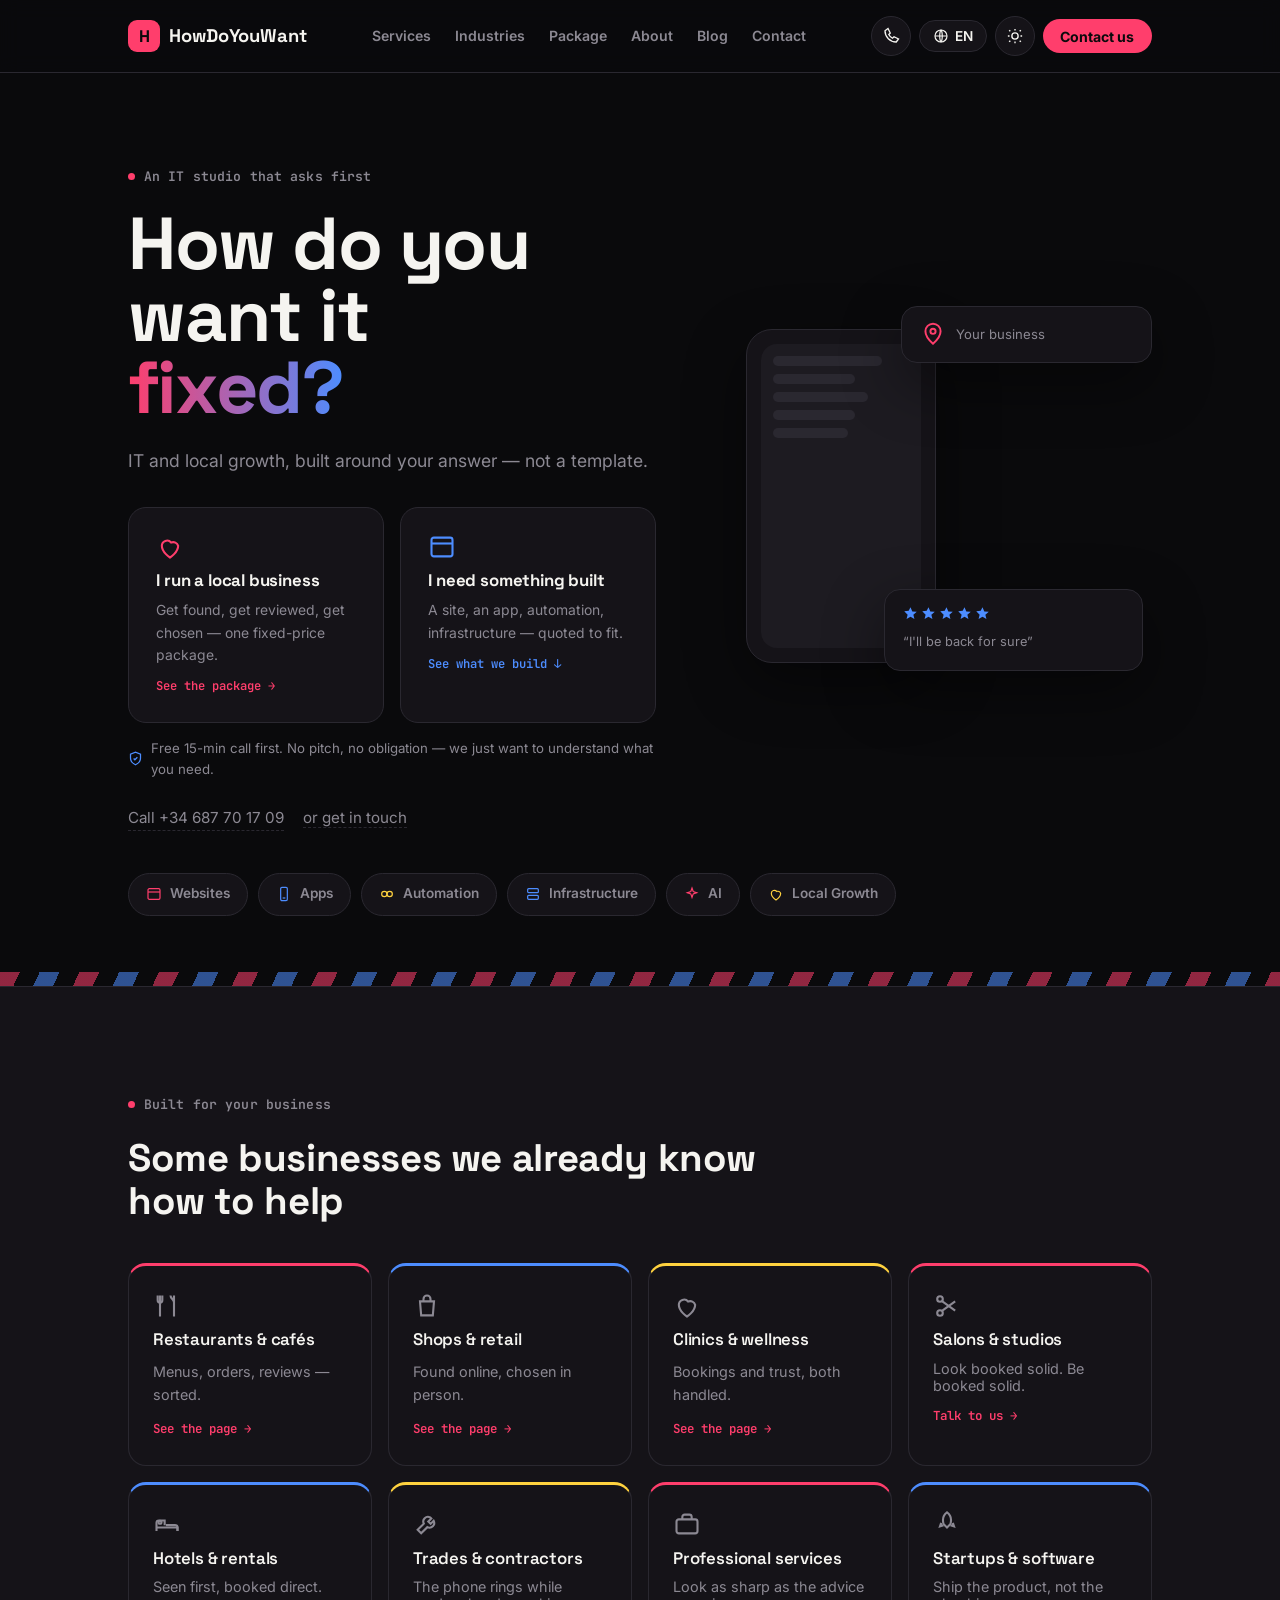
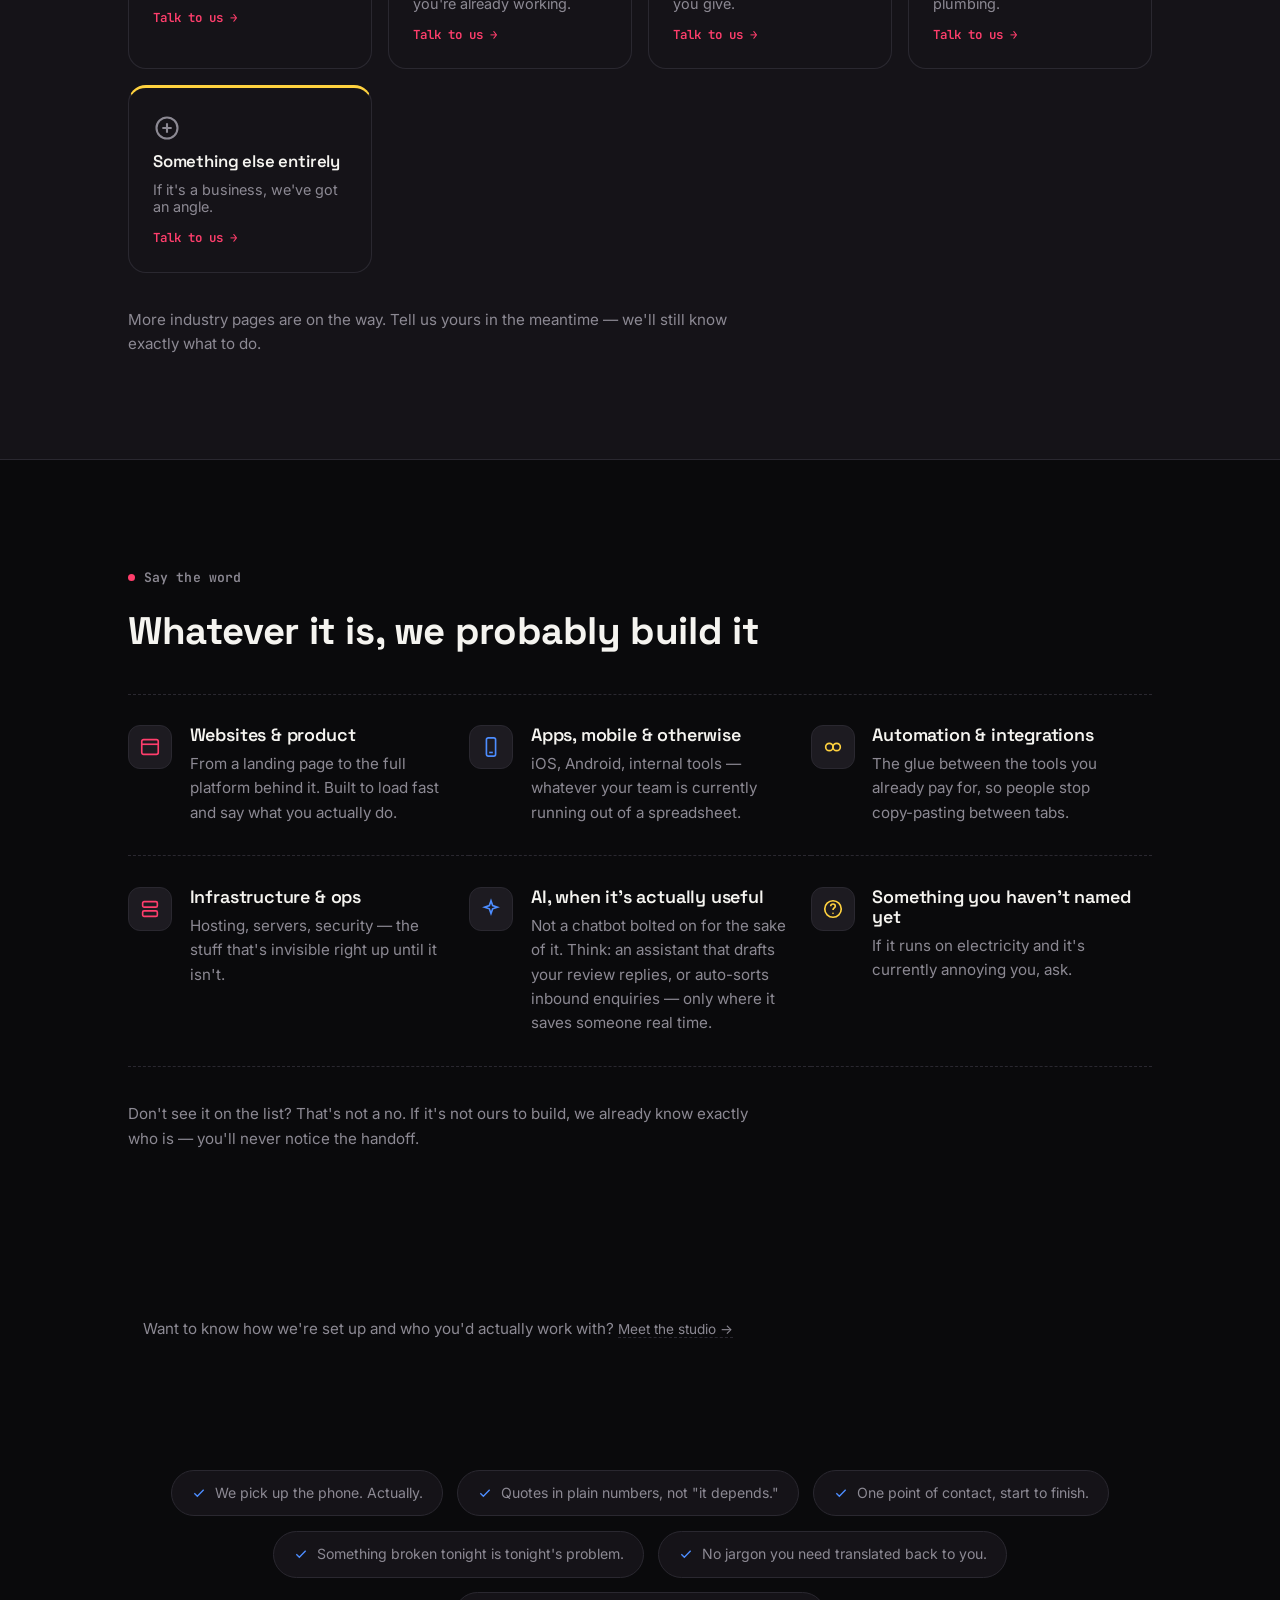
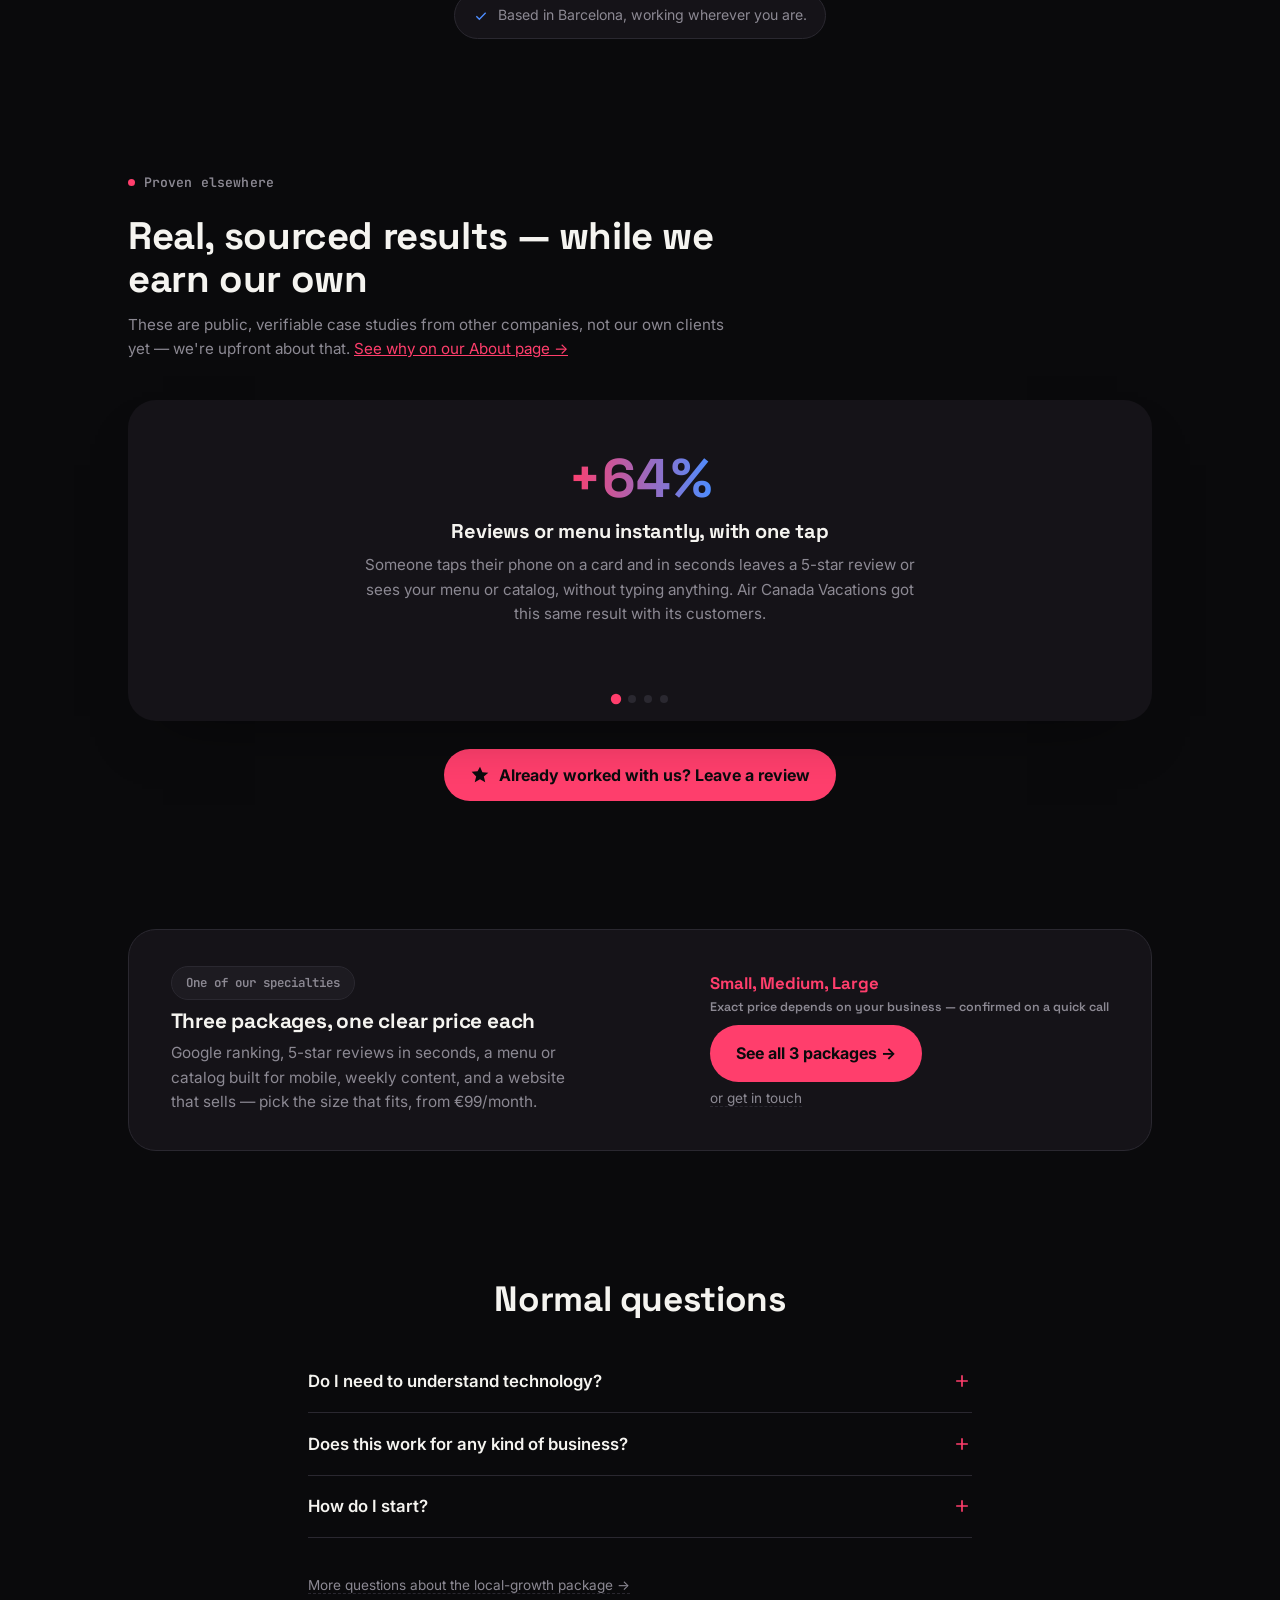
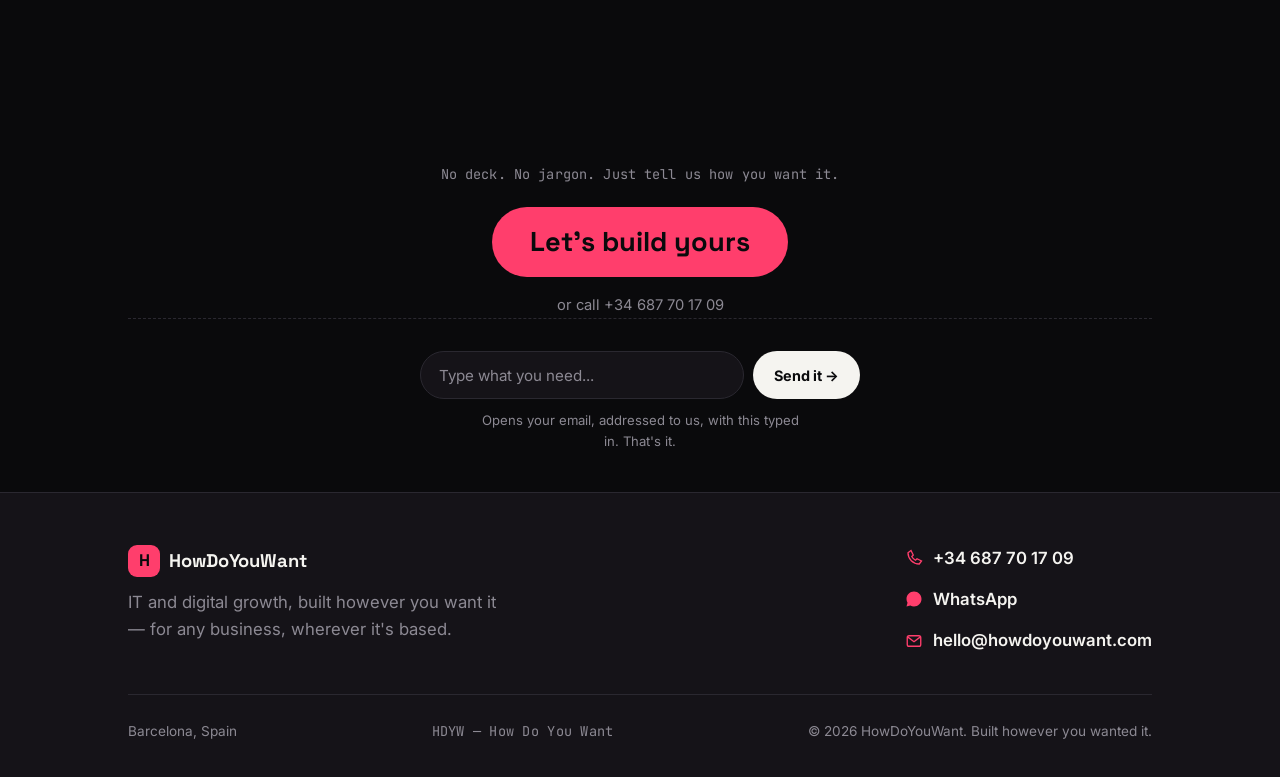
==== commit aa40485d: "updated" ====
--- a/index.html
+++ b/index.html
@@ -298,23 +298,54 @@
     </div>
   </section>
 
-  <!-- TESTIMONIALS -->
+  <!-- PROOF CAROUSEL (real, sourced results — replaces empty testimonials) -->
   <section class="section-tight">
     <div class="wrap">
       <div class="section-head">
-        <div class="eyebrow" data-i18n="testimonials_eyebrow">What clients say</div>
-        <h2 data-i18n="testimonials_title">Real reviews, as we earn them</h2>
-      </div>
-      <div class="testimonial-grid">
-        <div class="testimonial-empty">
-          <svg viewBox="0 0 24 24" fill="none" stroke="currentColor" stroke-width="1.6"><path d="M12 2l2.9 6.6 7.1.6-5.4 4.6 1.7 6.9L12 17l-6.3 3.7 1.7-6.9L2 8.2l7.1-.6L12 2Z"/></svg>
-          <h3 data-i18n="testimonials_empty_title">We're new — you could be our first review</h3>
-          <p data-i18n="testimonials_empty_body">We'd rather show you nothing than show you something fake. Real reviews from real clients will replace this the moment we have them.</p>
-          <button class="btn-primary" data-contact-trigger data-contact-context="review">
-            <svg viewBox="0 0 24 24" fill="currentColor"><path d="M12 2l2.9 6.6 7.1.6-5.4 4.6 1.7 6.9L12 17l-6.3 3.7 1.7-6.9L2 8.2l7.1-.6L12 2Z"/></svg>
-            <span data-i18n="testimonials_leave_review">Already worked with us? Leave a review</span>
-          </button>
-        </div>
+        <div class="eyebrow" data-i18n="testimonials_eyebrow">Proven elsewhere</div>
+        <h2 data-i18n="testimonials_title">Real, sourced results — while we earn our own</h2>
+        <p class="section-note" style="margin-top:.8rem;">
+          <span data-i18n="proof_carousel_note">These are public, verifiable case studies from other companies, not our own clients yet — we're upfront about that.</span>
+          <a href="about.html" style="color:var(--pink); text-decoration:underline;" data-i18n="proof_carousel_link">See why on our About page →</a>
+        </p>
+      </div>
+
+      <div class="proof-carousel" id="proofCarousel">
+        <div class="proof-carousel-track" id="proofTrack">
+
+          <div class="proof-slide">
+            <div class="proof-slide-stat">+64%</div>
+            <h3 class="proof-slide-title" data-i18n="proof1_title">Reviews or menu instantly, with one tap</h3>
+            <p class="proof-slide-body" data-i18n="proof1_body">Someone taps their phone on a card and in seconds leaves a 5-star review or sees your menu or catalog, without typing anything. Air Canada Vacations got this same result with its customers.</p>
+          </div>
+
+          <div class="proof-slide">
+            <div class="proof-slide-stat">+1.400%</div>
+            <h3 class="proof-slide-title" data-i18n="proof2_title">More people follow you and remember you</h3>
+            <p class="proof-slide-body" data-i18n="proof2_body">Posting content consistently gets more people to follow you and think of you when they need what you offer. Duolingo grew its following this way with a single TikTok campaign.</p>
+          </div>
+
+          <div class="proof-slide">
+            <div class="proof-slide-stat">+1.170%</div>
+            <h3 class="proof-slide-title" data-i18n="proof3_title">A better website brings a lot more people</h3>
+            <p class="proof-slide-body" data-i18n="proof3_body">Redesigning and organizing your website well can multiply how many people visit and how long they stay. That's what DocuSign achieved in just 90 days after renewing its site.</p>
+          </div>
+
+          <div class="proof-slide">
+            <div class="proof-slide-stat">+260%</div>
+            <h3 class="proof-slide-title" data-i18n="proof4_title">More people find you searching on Google</h3>
+            <p class="proof-slide-body" data-i18n="proof4_body">Updating and improving what you already have, instead of creating something new, can multiply how many people find you on Google. That's how Backlinko did it, just by updating an old article.</p>
+          </div>
+
+        </div>
+        <div class="proof-carousel-dots" id="proofDots"></div>
+      </div>
+
+      <div style="text-align:center; margin-top:1.8rem;">
+        <button class="btn-primary" data-contact-trigger data-contact-context="review">
+          <svg viewBox="0 0 24 24" fill="currentColor"><path d="M12 2l2.9 6.6 7.1.6-5.4 4.6 1.7 6.9L12 17l-6.3 3.7 1.7-6.9L2 8.2l7.1-.6L12 2Z"/></svg>
+          <span data-i18n="testimonials_leave_review">Already worked with us? Leave a review</span>
+        </button>
       </div>
     </div>
   </section>
@@ -448,7 +479,8 @@
     staffing_teaser:"Want to know how we're set up and who you'd actually work with?", staffing_teaser_link:"Meet the studio →",
     reassure_line:"Free 15-min call first. No pitch, no obligation — we just want to understand what you need.",
     teaser_title_v2:"Three packages, one clear price each", teaser_body_v2:"Google ranking, 5-star reviews in seconds, a menu or catalog built for mobile, weekly content, and a website that sells — pick the size that fits, from €99/month.", teaser_price_v2:"Small, Medium, Large", teaser_cta_v2:"See all 3 packages →",
-    testimonials_eyebrow:"What clients say", testimonials_title:"Real reviews, as we earn them", testimonials_empty_title:"We're new — you could be our first review", testimonials_empty_body:"We'd rather show you nothing than show you something fake. Real reviews from real clients will replace this the moment we have them.", testimonials_leave_review:"Already worked with us? Leave a review",
+    testimonials_eyebrow:"Proven elsewhere", testimonials_title:"Real, sourced results — while we earn our own", testimonials_empty_title:"We're new — you could be our first review", testimonials_empty_body:"We'd rather show you nothing than show you something fake. Real reviews from real clients will replace this the moment we have them.", testimonials_leave_review:"Already worked with us? Leave a review",
+    proof_carousel_note:"These are public, verifiable case studies from other companies, not our own clients yet — we're upfront about that.", proof_carousel_link:"See why on our About page →", proof1_title:"Reviews or menu instantly, with one tap", proof1_body:"Someone taps their phone on a card and in seconds leaves a 5-star review or sees your menu or catalog, without typing anything. Air Canada Vacations got this same result with its customers.", proof2_title:"More people follow you and remember you", proof2_body:"Posting content consistently gets more people to follow you and think of you when they need what you offer. Duolingo grew its following this way with a single TikTok campaign.", proof3_title:"A better website brings a lot more people", proof3_body:"Redesigning and organizing your website well can multiply how many people visit and how long they stay. That's what DocuSign achieved in just 90 days after renewing its site.", proof4_title:"More people find you searching on Google", proof4_body:"Updating and improving what you already have, instead of creating something new, can multiply how many people find you on Google. That's how Backlinko did it, just by updating an old article.",
     contact_modal_title:"How do you want to reach us?", contact_opt_whatsapp:"WhatsApp", contact_opt_call:"Call", contact_opt_email:"Email", contact_email_subject:"How do you want it?", aria_contact:"Contact us",
     eyebrow:"An IT studio that asks first",
     hero_lead:"How do you want it",
@@ -507,7 +539,8 @@
     staffing_teaser:"¿Quieres saber cómo nos organizamos y con quién trabajarías de verdad?", staffing_teaser_link:"Conoce el estudio →",
     reassure_line:"Antes, una llamada gratis de 15 min. Sin discurso de ventas, sin compromiso: solo queremos entender qué necesitas.",
     teaser_title_v2:"Tres paquetes, un precio claro cada uno", teaser_body_v2:"Posicionamiento en Google, reseñas de 5 estrellas en segundos, un menú o catálogo pensado para el móvil, contenido semanal y una web que vende: elige el tamaño que encaje, desde 99 €/mes.", teaser_price_v2:"Small, Medium, Large", teaser_cta_v2:"Ver los 3 paquetes →",
-    testimonials_eyebrow:"Lo que dicen los clientes", testimonials_title:"Reseñas reales, a medida que las ganamos", testimonials_empty_title:"Somos nuevos: podrías ser nuestra primera reseña", testimonials_empty_body:"Preferimos no mostrarte nada antes que mostrarte algo falso. Las reseñas reales de clientes reales sustituirán esto en cuanto las tengamos.", testimonials_leave_review:"¿Ya has trabajado con nosotros? Déjanos una reseña",
+    testimonials_eyebrow:"Ya demostrado", testimonials_title:"Resultados reales y verificables, mientras ganamos los nuestros", testimonials_empty_title:"Somos nuevos: podrías ser nuestra primera reseña", testimonials_empty_body:"Preferimos no mostrarte nada antes que mostrarte algo falso. Las reseñas reales de clientes reales sustituirán esto en cuanto las tengamos.", testimonials_leave_review:"¿Ya has trabajado con nosotros? Déjanos una reseña",
+    proof_carousel_note:"Son casos públicos y verificables de otras empresas, no de nuestros propios clientes todavía. Lo decimos claramente.", proof_carousel_link:"Descubre por qué en nuestra página Sobre nosotros →", proof1_title:"Reseñas o menú al instante, con solo un toque", proof1_body:"Alguien acerca el móvil a una tarjeta y en segundos te deja una reseña de 5 estrellas o ve tu carta o catálogo, sin escribir nada. Air Canada Vacations consiguió esto mismo con sus clientes.", proof2_title:"Más gente te sigue y te recuerda", proof2_body:"Publicar contenido de forma constante hace que más gente te siga y piense en ti cuando necesite lo que ofreces. Duolingo multiplicó así sus seguidores con una sola campaña en TikTok.", proof3_title:"Una web mejor trae mucha más gente", proof3_body:"Rediseñar y ordenar bien tu página web puede multiplicar cuánta gente la visita y cuánto tiempo se queda. Esto fue lo que consiguió DocuSign en solo 90 días tras renovar su web.", proof4_title:"Más gente te encuentra buscando en Google", proof4_body:"Actualizar y mejorar lo que ya tienes, en vez de crear algo nuevo, puede multiplicar cuánta gente te encuentra buscando en Google. Así lo logró Backlinko, solo actualizando un artículo antiguo.",
     contact_modal_title:"¿Cómo quieres contactarnos?", contact_opt_whatsapp:"WhatsApp", contact_opt_call:"Llamar", contact_opt_email:"Correo", contact_email_subject:"¿Cómo lo quieres?", aria_contact:"Contáctanos",
     eyebrow:"Un estudio de IT que pregunta primero",
     hero_lead:"¿Cómo lo quieres",
@@ -566,7 +599,8 @@
     staffing_teaser:"Vols saber com ens organitzem i amb qui treballaries de veritat?", staffing_teaser_link:"Coneix l'estudi →",
     reassure_line:"Abans, una trucada gratuïta de 15 min. Sense discurs de vendes, sense compromís: només volem entendre què necessites.",
     teaser_title_v2:"Tres paquets, un preu clar cadascun", teaser_body_v2:"Posicionament a Google, ressenyes de 5 estrelles en segons, un menú o catàleg pensat per al mòbil, contingut setmanal i una web que ven: tria la mida que encaixi, des de 99 €/mes.", teaser_price_v2:"Small, Medium, Large", teaser_cta_v2:"Veure els 3 paquets →",
-    testimonials_eyebrow:"El que diuen els clients", testimonials_title:"Ressenyes reals, a mesura que les guanyem", testimonials_empty_title:"Som nous: podries ser la nostra primera ressenya", testimonials_empty_body:"Preferim no mostrar-te res abans que mostrar-te alguna cosa falsa. Les ressenyes reals de clients reals substituiran això tan bon punt les tinguem.", testimonials_leave_review:"Ja has treballat amb nosaltres? Deixa'ns una ressenya",
+    testimonials_eyebrow:"Ja demostrat", testimonials_title:"Resultats reals i verificables, mentre guanyem els nostres", testimonials_empty_title:"Som nous: podries ser la nostra primera ressenya", testimonials_empty_body:"Preferim no mostrar-te res abans que mostrar-te alguna cosa falsa. Les ressenyes reals de clients reals substituiran això tan bon punt les tinguem.", testimonials_leave_review:"Ja has treballat amb nosaltres? Deixa'ns una ressenya",
+    proof_carousel_note:"Són casos públics i verificables d'altres empreses, no dels nostres propis clients encara. Ho diem clarament.", proof_carousel_link:"Descobreix per què a la nostra pàgina Sobre nosaltres →", proof1_title:"Ressenyes o menú a l'instant, amb un sol toc", proof1_body:"Algú acosta el mòbil a una targeta i en segons et deixa una ressenya de 5 estrelles o veu la teva carta o catàleg, sense escriure res. Air Canada Vacations va aconseguir això mateix amb els seus clients.", proof2_title:"Més gent et segueix i et recorda", proof2_body:"Publicar contingut de manera constant fa que més gent et segueixi i pensi en tu quan necessiti el que ofereixes. Duolingo va multiplicar així els seus seguidors amb una sola campanya a TikTok.", proof3_title:"Una web millor porta molta més gent", proof3_body:"Redissenyar i ordenar bé la teva pàgina web pot multiplicar quanta gent la visita i quant de temps s'hi queda. Això va aconseguir DocuSign en només 90 dies després de renovar la seva web.", proof4_title:"Més gent et troba buscant a Google", proof4_body:"Actualitzar i millorar el que ja tens, en lloc de crear-ne de nou, pot multiplicar quanta gent et troba buscant a Google. Així ho va aconseguir Backlinko, només actualitzant un article antic.",
     contact_modal_title:"Com vols contactar-nos?", contact_opt_whatsapp:"WhatsApp", contact_opt_call:"Trucar", contact_opt_email:"Correu", contact_email_subject:"Com ho vols?", aria_contact:"Contacta'ns",
     eyebrow:"Un estudi de IT que pregunta primer",
     hero_lead:"Com ho vols",
@@ -625,7 +659,8 @@
     staffing_teaser:"Vill ni veta hur vi är organiserade och vem ni faktiskt skulle jobba med?", staffing_teaser_link:"Möt studion →",
     reassure_line:"Först ett gratis 15-minuterssamtal. Ingen säljpitch, inga förpliktelser — vi vill bara förstå vad ni behöver.",
     teaser_title_v2:"Tre paket, ett tydligt pris vardera", teaser_body_v2:"Google-ranking, femstjärniga recensioner på några sekunder, en meny eller katalog byggd för mobilen, nytt innehåll varje vecka och en webbplats som säljer — välj den storlek som passar, från 99 €/månad.", teaser_price_v2:"Small, Medium, Large", teaser_cta_v2:"Se alla 3 paket →",
-    testimonials_eyebrow:"Vad kunder säger", testimonials_title:"Riktiga recensioner, allt eftersom vi förtjänar dem", testimonials_empty_title:"Vi är nya — ni kan bli vår första recension", testimonials_empty_body:"Vi visar hellre ingenting än något falskt. Riktiga recensioner från riktiga kunder ersätter det här så fort vi har dem.", testimonials_leave_review:"Redan jobbat med oss? Lämna en recension",
+    testimonials_eyebrow:"Redan bevisat", testimonials_title:"Riktiga, källbelagda resultat — medan vi förtjänar våra egna", testimonials_empty_title:"Vi är nya — ni kan bli vår första recension", testimonials_empty_body:"Vi visar hellre ingenting än något falskt. Riktiga recensioner från riktiga kunder ersätter det här så fort vi har dem.", testimonials_leave_review:"Redan jobbat med oss? Lämna en recension",
+    proof_carousel_note:"Det här är offentliga, verifierbara case studies från andra företag, inte våra egna kunder ännu — vi är öppna med det.", proof_carousel_link:"Se varför på vår Om oss-sida →", proof1_title:"Recensioner eller meny direkt, med en beröring", proof1_body:"Någon håller mobilen mot ett kort och lämnar på några sekunder en femstjärnig recension eller ser er meny, utan att skriva något. Air Canada Vacations fick samma resultat med sina kunder.", proof2_title:"Fler följer dig och kommer ihåg dig", proof2_body:"Att publicera innehåll konsekvent gör att fler följer dig och tänker på dig när de behöver det du erbjuder. Så växte Duolingo sina följare med en enda TikTok-kampanj.", proof3_title:"En bättre webbplats ger mycket fler besökare", proof3_body:"Att designa om och organisera din webbplats kan mångdubbla hur många som besöker och hur länge de stannar. Det uppnådde DocuSign på bara 90 dagar efter en omgjord webb.", proof4_title:"Fler hittar dig genom att söka på Google", proof4_body:"Att uppdatera och förbättra det ni redan har, istället för att skapa nytt, kan mångdubbla hur många som hittar er på Google. Så gjorde Backlinko, bara genom att uppdatera en gammal artikel.",
     contact_modal_title:"Hur vill ni nå oss?", contact_opt_whatsapp:"WhatsApp", contact_opt_call:"Ring", contact_opt_email:"Mejl", contact_email_subject:"Hur vill du ha det?", aria_contact:"Kontakta oss",
     eyebrow:"En IT-studio som frågar först",
     hero_lead:"Hur vill du ha det",
@@ -684,7 +719,8 @@
     staffing_teaser:"هل تريد أن تعرف كيف ننظّم فريقنا ومع من ستتعامل فعليًا؟", staffing_teaser_link:"تعرّف على الاستوديو ←",
     reassure_line:"أولًا مكالمة مجانية لمدة 15 دقيقة. بلا عرض مبيعات وبلا التزام — نريد فقط أن نفهم ما تحتاجه.",
     teaser_title_v2:"ثلاث باقات، بسعر واضح لكل منها", teaser_body_v2:"ترتيب أفضل في جوجل، تقييمات 5 نجوم خلال ثوانٍ، قائمة أو كتالوج مصمم للجوال، محتوى أسبوعي، وموقع يبيع نيابة عنك — اختر الحجم المناسب، بدءًا من 99 € شهريًا.", teaser_price_v2:"Small, Medium, Large", teaser_cta_v2:"شاهد الباقات الثلاث ←",
-    testimonials_eyebrow:"ماذا يقول العملاء", testimonials_title:"تقييمات حقيقية، كلما استحققناها", testimonials_empty_title:"نحن جدد — يمكنك أن تكون أول من يترك تقييمًا", testimonials_empty_body:"نفضّل ألا نعرض لك شيئًا على أن نعرض لك شيئًا مزيفًا. ستحل التقييمات الحقيقية من عملاء حقيقيين محل هذا فور حصولنا عليها.", testimonials_leave_review:"تعاملت معنا من قبل؟ اترك تقييمًا",
+    testimonials_eyebrow:"مُثبَت في مكان آخر", testimonials_title:"نتائج حقيقية وموثّقة — بينما نحقق نتائجنا الخاصة", testimonials_empty_title:"نحن جدد — يمكنك أن تكون أول من يترك تقييمًا", testimonials_empty_body:"نفضّل ألا نعرض لك شيئًا على أن نعرض لك شيئًا مزيفًا. ستحل التقييمات الحقيقية من عملاء حقيقيين محل هذا فور حصولنا عليها.", testimonials_leave_review:"تعاملت معنا من قبل؟ اترك تقييمًا",
+    proof_carousel_note:"هذه دراسات حالة عامة وقابلة للتحقق من شركات أخرى، وليست من عملائنا بعد — نحن صريحون بشأن ذلك.", proof_carousel_link:"شاهد السبب في صفحة من نحن ←", proof1_title:"تقييمات أو قائمة فورية، بلمسة واحدة", proof1_body:"يقرّب أحدهم هاتفه من بطاقة، وخلال ثوانٍ يترك تقييم 5 نجوم أو يشاهد قائمتك أو كتالوجك، دون كتابة أي شيء. حققت Air Canada Vacations النتيجة نفسها مع عملائها.", proof2_title:"المزيد يتابعونك ويتذكّرونك", proof2_body:"نشر المحتوى بانتظام يجعل المزيد من الناس يتابعونك ويفكرون فيك عندما يحتاجون ما تقدّمه. هكذا ضاعفت Duolingo متابعيها بحملة واحدة على TikTok.", proof3_title:"موقع أفضل يجلب عددًا أكبر بكثير من الزوار", proof3_body:"إعادة تصميم موقعك وتنظيمه جيدًا يمكن أن تضاعف عدد زواره ومدة بقائهم فيه. هذا ما حققته DocuSign خلال 90 يومًا فقط بعد تجديد موقعها.", proof4_title:"المزيد يجدونك عبر البحث في جوجل", proof4_body:"تحديث وتحسين ما لديك بالفعل، بدل إنشاء شيء جديد، يمكن أن يضاعف عدد من يجدونك عبر جوجل. هكذا فعلت Backlinko، فقط بتحديث مقال قديم.",
     contact_modal_title:"كيف تريد التواصل معنا؟", contact_opt_whatsapp:"WhatsApp", contact_opt_call:"اتصال", contact_opt_email:"بريد إلكتروني", contact_email_subject:"كيف تريده؟", aria_contact:"تواصل معنا",
     eyebrow:"استوديو تقني يسأل أولاً",
     hero_lead:"كيف تريده",
--- a/assets/style.css
+++ b/assets/style.css
@@ -659,7 +659,35 @@
 
   .section-tight{padding-block: clamp(2.6rem, 6vw, 4rem);}
 
-  /* ---------- Reassurance line under CTAs ---------- */
+  /* ---------- Sliding proof carousel (real, sourced results) ---------- */
+  .proof-carousel{position:relative; overflow:hidden; border-radius:var(--radius-l); margin-top:2.4rem; box-shadow:0 30px 60px -35px rgba(0,0,0,.5);}
+  .proof-carousel-track{display:flex; transition:transform .65s cubic-bezier(.4,0,.2,1);}
+  .proof-slide{
+    min-width:100%; padding:clamp(2.2rem,6vw,3.2rem) clamp(1.6rem,6vw,3.5rem);
+    background:var(--surface); border:none; text-align:center;
+    display:flex; flex-direction:column; align-items:center;
+  }
+  .proof-slide-stat{
+    font-family:var(--font-display); font-size:clamp(2.4rem,7vw,3.4rem); font-weight:700;
+    background:linear-gradient(90deg,var(--pink),var(--blue)); -webkit-background-clip:text; background-clip:text;
+    -webkit-text-fill-color:transparent; color:var(--pink); margin-bottom:.9rem; line-height:1;
+  }
+  .proof-slide-title{font-family:var(--font-display); font-weight:700; font-size:1.25rem; margin-bottom:.7rem; max-width:44ch;}
+  .proof-slide-body{color:var(--text-muted); font-size:.95rem; line-height:1.6; max-width:56ch;}
+  .proof-carousel-dots{display:flex; justify-content:center; gap:.5rem; padding:1.1rem 0; background:var(--surface);}
+  .proof-dot{width:8px; height:8px; border-radius:50%; background:var(--line); border:none; padding:0; cursor:pointer; transition:background .2s ease, transform .2s ease;}
+  .proof-dot.active{background:var(--pink); transform:scale(1.3);}
+
+  /* ---------- Incentive banner ---------- */
+  .incentive-banner{
+    display:flex; align-items:center; gap:1.1rem; flex-wrap:wrap; justify-content:center; text-align:center;
+    background:linear-gradient(135deg, rgba(255,62,108,.12), rgba(77,141,255,.08));
+    border:1px solid rgba(255,62,108,.25); border-radius:var(--radius-l);
+    padding:1.5rem 1.8rem; margin-top:2.6rem;
+  }
+  .incentive-banner svg{width:30px; height:30px; color:var(--pink); flex-shrink:0;}
+  .incentive-banner-text{font-size:.95rem; color:var(--text);}
+  .incentive-banner-text b{color:var(--pink);}
   .reassure{display:flex; align-items:center; gap:.5rem; margin-top:.9rem; font-size:.83rem; color:var(--text-muted);}
   .reassure svg{width:15px; height:15px; color:var(--blue); flex-shrink:0;}
 
